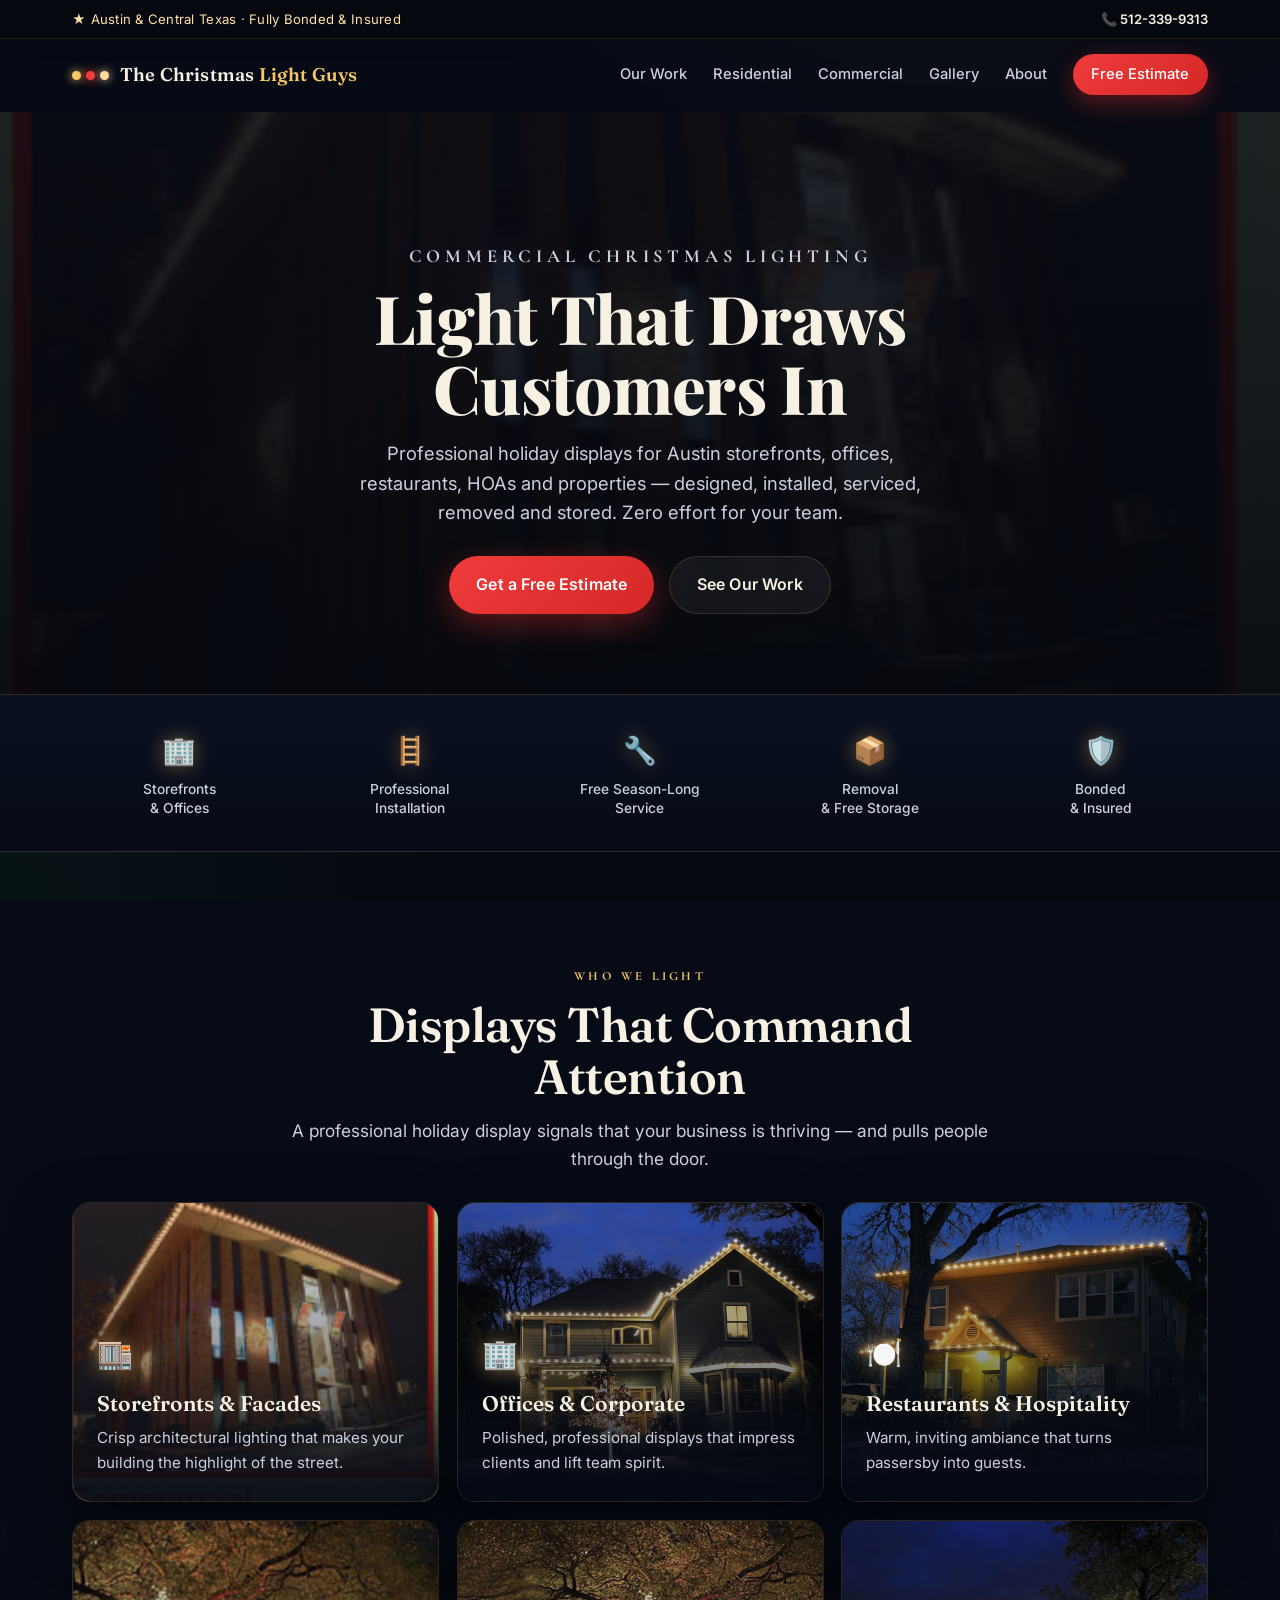
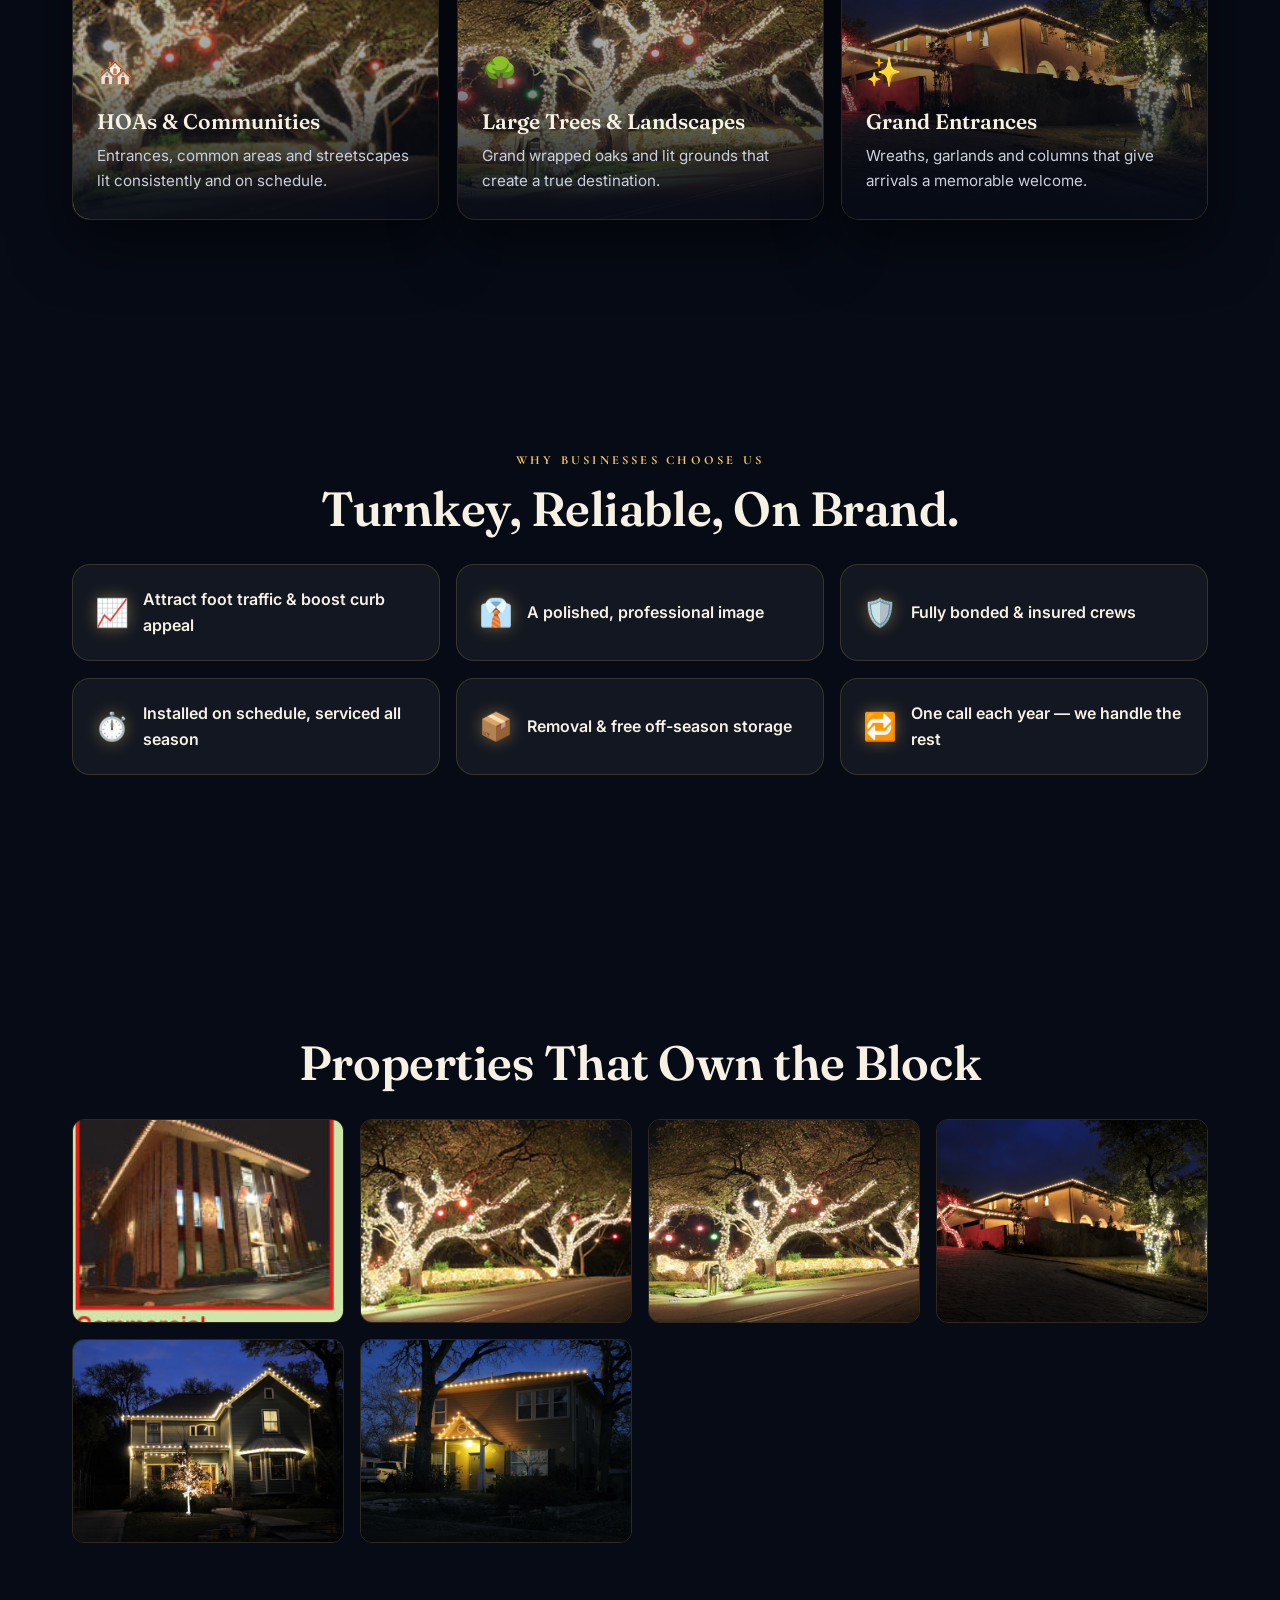
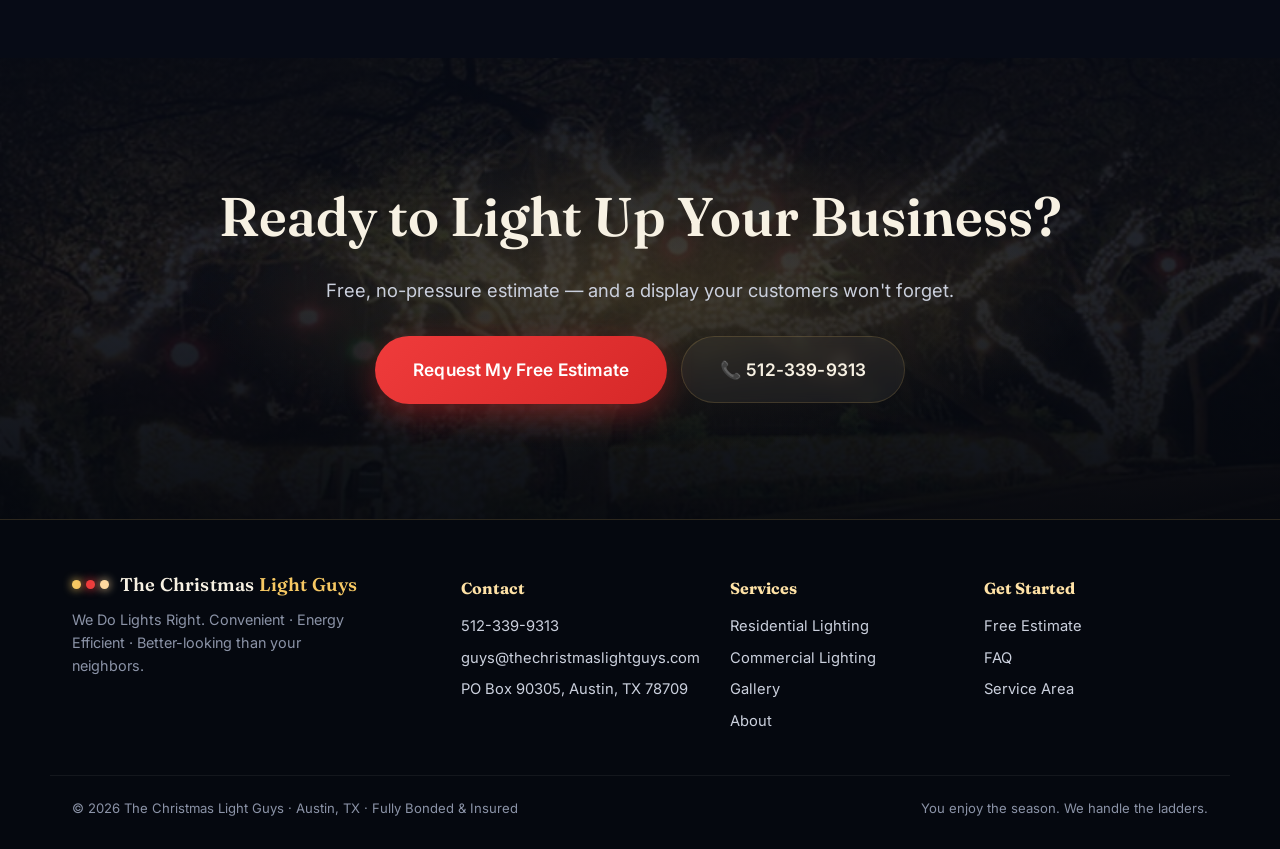
==== site/commercial.html @ b9214729 "Add Residential and Commercial pages Co-Authored-By: Claude Opus 4.8 <noreply@anthropic.com>" ====
<!DOCTYPE html>
<html lang="en">
<head>
<meta charset="UTF-8" />
<meta name="viewport" content="width=device-width, initial-scale=1.0" />
<title>Commercial Christmas Light Installation in Austin, TX | The Christmas Light Guys</title>
<meta name="description" content="Commercial Christmas light installation in Austin & Central Texas — storefronts, offices, restaurants, HOAs & properties. Professionally designed, installed, serviced, removed and stored. Free estimates: 512-339-9313." />
<meta name="theme-color" content="#070b16" />
<link rel="preconnect" href="https://fonts.googleapis.com" />
<link rel="preconnect" href="https://fonts.gstatic.com" crossorigin />
<link href="https://fonts.googleapis.com/css2?family=Cormorant+Garamond:wght@500;600;700&family=Fraunces:opsz,wght@9..144,500;9..144,600;9..144,700&family=Playfair+Display:ital,wght@0,600;0,700;0,800;0,900;1,700;1,800&family=Inter:wght@400;500;600;700&display=swap" rel="stylesheet" />
<link rel="stylesheet" href="assets/css/style.css" />
</head>
<body>

<div class="topbar">
  <div class="wrap topbar__inner">
    <span class="topbar__tag">★ Austin &amp; Central Texas · Fully Bonded &amp; Insured</span>
    <a class="topbar__phone" href="tel:+15123399313">📞 512-339-9313</a>
  </div>
</div>

<header class="nav" id="nav">
  <div class="wrap nav__inner">
    <a href="index.html" class="brand" aria-label="The Christmas Light Guys home">
      <span class="brand__mark" aria-hidden="true"><span class="brand__bulb"></span><span class="brand__bulb"></span><span class="brand__bulb"></span></span>
      <span class="brand__name">The Christmas <em>Light Guys</em></span>
    </a>
    <nav class="nav__links" id="navLinks" aria-label="Primary">
      <a href="index.html#work">Our Work</a>
      <a href="residential.html">Residential</a>
      <a href="commercial.html" aria-current="page">Commercial</a>
      <a href="index.html#gallery">Gallery</a>
      <a href="index.html#about">About</a>
      <a class="nav__cta" href="index.html#estimate">Free Estimate</a>
    </nav>
    <button class="nav__toggle" id="navToggle" aria-label="Open menu" aria-expanded="false"><span></span><span></span><span></span></button>
  </div>
</header>

<main>
  <section class="pagehero">
    <img class="pagehero__bg" src="assets/img/commercial-building.jpg" alt="Austin commercial building with warm-white holiday roofline lighting at night" />
    <div class="pagehero__inner">
      <p class="kicker reveal">Commercial Christmas Lighting</p>
      <h1 class="reveal">Light That Draws Customers In</h1>
      <p class="reveal">Professional holiday displays for Austin storefronts, offices, restaurants, HOAs and properties — designed, installed, serviced, removed and stored. Zero effort for your team.</p>
      <div class="pagehero__actions reveal">
        <a href="index.html#estimate" class="btn btn--primary btn--glow btn--pulse">Get a Free Estimate</a>
        <a href="index.html#gallery" class="btn btn--ghost">See Our Work</a>
      </div>
    </div>
  </section>

  <section class="trust" id="trust">
    <div class="wrap trust__grid">
      <div class="trust__item reveal"><span class="trust__ico">🏢</span><p>Storefronts<br>&amp; Offices</p></div>
      <div class="trust__item reveal" style="--d:.06s"><span class="trust__ico">🪜</span><p>Professional<br>Installation</p></div>
      <div class="trust__item reveal" style="--d:.12s"><span class="trust__ico">🔧</span><p>Free Season-Long<br>Service</p></div>
      <div class="trust__item reveal" style="--d:.18s"><span class="trust__ico">📦</span><p>Removal<br>&amp; Free Storage</p></div>
      <div class="trust__item reveal" style="--d:.24s"><span class="trust__ico">🛡️</span><p>Bonded<br>&amp; Insured</p></div>
    </div>
  </section>

  <section class="services">
    <div class="wrap section-head center">
      <p class="kicker reveal">Who we light</p>
      <h2 class="reveal">Displays That Command Attention</h2>
      <p class="lede reveal">A professional holiday display signals that your business is thriving — and pulls people through the door.</p>
    </div>
    <div class="wrap services__grid">
      <article class="svc reveal"><img class="svc__bg" src="assets/img/commercial-building.jpg" alt="" loading="lazy"><div class="svc__body"><span class="svc__ico">🏬</span><h3>Storefronts &amp; Facades</h3><p>Crisp architectural lighting that makes your building the highlight of the street.</p></div></article>
      <article class="svc reveal" style="--d:.06s"><img class="svc__bg" src="assets/img/victorian-roofline.jpg" alt="" loading="lazy"><div class="svc__body"><span class="svc__ico">🏢</span><h3>Offices &amp; Corporate</h3><p>Polished, professional displays that impress clients and lift team spirit.</p></div></article>
      <article class="svc reveal" style="--d:.12s"><img class="svc__bg" src="assets/img/porch-glow.jpg" alt="" loading="lazy"><div class="svc__body"><span class="svc__ico">🍽️</span><h3>Restaurants &amp; Hospitality</h3><p>Warm, inviting ambiance that turns passersby into guests.</p></div></article>
      <article class="svc reveal"><img class="svc__bg" src="assets/img/oak-canopy-street.jpg" alt="" loading="lazy"><div class="svc__body"><span class="svc__ico">🏘️</span><h3>HOAs &amp; Communities</h3><p>Entrances, common areas and streetscapes lit consistently and on schedule.</p></div></article>
      <article class="svc reveal" style="--d:.06s"><img class="svc__bg" src="assets/img/oak-ornaments.jpg" alt="" loading="lazy"><div class="svc__body"><span class="svc__ico">🌳</span><h3>Large Trees &amp; Landscapes</h3><p>Grand wrapped oaks and lit grounds that create a true destination.</p></div></article>
      <article class="svc reveal" style="--d:.12s"><img class="svc__bg" src="assets/img/estate-night.jpg" alt="" loading="lazy"><div class="svc__body"><span class="svc__ico">✨</span><h3>Grand Entrances</h3><p>Wreaths, garlands and columns that give arrivals a memorable welcome.</p></div></article>
    </div>
  </section>

  <section class="why">
    <div class="wrap section-head center">
      <p class="kicker reveal">Why businesses choose us</p>
      <h2 class="reveal">Turnkey, Reliable, On Brand.</h2>
    </div>
    <div class="wrap why__grid">
      <div class="why__item reveal"><span>📈</span><p>Attract foot traffic &amp; boost curb appeal</p></div>
      <div class="why__item reveal" style="--d:.05s"><span>👔</span><p>A polished, professional image</p></div>
      <div class="why__item reveal" style="--d:.1s"><span>🛡️</span><p>Fully bonded &amp; insured crews</p></div>
      <div class="why__item reveal" style="--d:.15s"><span>⏱️</span><p>Installed on schedule, serviced all season</p></div>
      <div class="why__item reveal" style="--d:.2s"><span>📦</span><p>Removal &amp; free off-season storage</p></div>
      <div class="why__item reveal" style="--d:.25s"><span>🔁</span><p>One call each year — we handle the rest</p></div>
    </div>
  </section>

  <section class="gallery" id="gallery">
    <div class="wrap section-head center">
      <p class="kicker reveal">Recent work</p>
      <h2 class="reveal">Properties That Own the Block</h2>
    </div>
    <div class="wrap gallery__grid" id="galleryGrid">
      <button class="gitem reveal" data-src="assets/img/commercial-building.jpg" data-cap="Commercial roofline &amp; facade"><img src="assets/img/commercial-building.jpg" alt="Commercial building with holiday roofline lighting" loading="lazy"><span class="gitem__cap">Commercial roofline &amp; facade</span></button>
      <button class="gitem reveal" data-src="assets/img/oak-canopy-street.jpg" data-cap="Street-side canopy lighting"><img src="assets/img/oak-canopy-street.jpg" alt="Street-side oak canopy lit for the holidays" loading="lazy"><span class="gitem__cap">Street-side canopy lighting</span></button>
      <button class="gitem reveal" data-src="assets/img/oak-ornaments.jpg" data-cap="Grand wrapped oaks"><img src="assets/img/oak-ornaments.jpg" alt="Oak trees wrapped with lights and ornaments" loading="lazy"><span class="gitem__cap">Grand wrapped oaks</span></button>
      <button class="gitem reveal" data-src="assets/img/estate-night.jpg" data-cap="Full-property display"><img src="assets/img/estate-night.jpg" alt="Property with full warm-white lighting" loading="lazy"><span class="gitem__cap">Full-property display</span></button>
      <button class="gitem reveal" data-src="assets/img/victorian-roofline.jpg" data-cap="Crisp architectural roofline"><img src="assets/img/victorian-roofline.jpg" alt="Building with warm-white roofline lighting" loading="lazy"><span class="gitem__cap">Crisp architectural roofline</span></button>
      <button class="gitem reveal" data-src="assets/img/porch-glow.jpg" data-cap="Warm, inviting entrance"><img src="assets/img/porch-glow.jpg" alt="Warm entrance glow and roofline lights" loading="lazy"><span class="gitem__cap">Warm, inviting entrance</span></button>
    </div>
  </section>

  <section class="finale">
    <img class="finale__bg" src="assets/img/oak-ornaments.jpg" alt="" aria-hidden="true" loading="lazy" />
    <div class="finale__glow"></div>
    <div class="wrap finale__inner">
      <h2 class="reveal">Ready to Light Up Your Business?</h2>
      <p class="reveal">Free, no-pressure estimate — and a display your customers won't forget.</p>
      <div class="finale__actions reveal">
        <a href="index.html#estimate" class="btn btn--primary btn--glow btn--lg btn--pulse">Request My Free Estimate</a>
        <a href="tel:+15123399313" class="btn btn--ghost btn--lg">📞 512-339-9313</a>
      </div>
    </div>
  </section>
</main>

<footer class="foot">
  <div class="wrap foot__grid">
    <div>
      <a href="index.html" class="brand brand--foot"><span class="brand__mark" aria-hidden="true"><span class="brand__bulb"></span><span class="brand__bulb"></span><span class="brand__bulb"></span></span><span class="brand__name">The Christmas <em>Light Guys</em></span></a>
      <p class="foot__tag">We Do Lights Right. Convenient · Energy Efficient · Better-looking than your neighbors.</p>
    </div>
    <div class="foot__col"><h4>Contact</h4><a href="tel:+15123399313">512-339-9313</a><a href="mailto:guys@thechristmaslightguys.com">guys@thechristmaslightguys.com</a><span>PO Box 90305, Austin, TX 78709</span></div>
    <div class="foot__col"><h4>Services</h4><a href="residential.html">Residential Lighting</a><a href="commercial.html">Commercial Lighting</a><a href="index.html#gallery">Gallery</a><a href="index.html#about">About</a></div>
    <div class="foot__col"><h4>Get Started</h4><a href="index.html#estimate">Free Estimate</a><a href="index.html#faq">FAQ</a><a href="index.html#area">Service Area</a></div>
  </div>
  <div class="wrap foot__base">
    <span>© <span id="year"></span> The Christmas Light Guys · Austin, TX · Fully Bonded &amp; Insured</span>
    <span>You enjoy the season. We handle the ladders.</span>
  </div>
</footer>

<div class="mobcta show" id="mobcta">
  <a href="tel:+15123399313" class="mobcta__call">📞 Call</a>
  <a href="index.html#estimate" class="mobcta__quote">Get Free Estimate</a>
</div>

<div class="lightbox" id="lightbox" aria-hidden="true">
  <button class="lightbox__close" id="lbClose" aria-label="Close">✕</button>
  <button class="lightbox__nav lightbox__prev" id="lbPrev" aria-label="Previous">‹</button>
  <div class="lightbox__stage"><img src="" alt="" id="lbImg"><div class="lightbox__bar"><span id="lbCap"></span><a class="btn btn--primary btn--sm" href="index.html#estimate">Get a Free Estimate →</a></div></div>
  <button class="lightbox__nav lightbox__next" id="lbNext" aria-label="Next">›</button>
</div>

<script src="assets/js/main.js"></script>
</body>
</html>
---- site/assets/css/style.css ----
/* =====================================================================
   THE CHRISTMAS LIGHT GUYS — premium holiday experience
   Design tokens
   ===================================================================== */
:root{
  --navy-900:#070b16;
  --navy-850:#0a1020;
  --navy-800:#0e1528;
  --navy-700:#141d36;
  --ink:#05080f;
  --cream:#f7f1e3;
  --cream-dim:#cbd0dd;
  --muted:#8b93a7;
  --gold:#f6c863;
  --gold-soft:#ffe2a6;
  --gold-deep:#d99b2b;
  --warm:#ffd9a0;
  --red:#d62828;
  --red-bright:#ef3b3b;
  --green:#2f9e6f;
  --line:rgba(246,200,99,.16);
  --glass:rgba(255,255,255,.05);
  --shadow:0 24px 60px rgba(0,0,0,.55);
  --r:18px;
  --r-sm:12px;
  --wrap:1180px;
  --ease:cubic-bezier(.22,.61,.36,1);
  --serif:"Fraunces",Georgia,serif;
  --serif-alt:"Cormorant Garamond",Georgia,serif;
  --sans:"Inter",system-ui,-apple-system,Segoe UI,Roboto,sans-serif;
}

*{box-sizing:border-box;margin:0;padding:0}
html{scroll-behavior:smooth;-webkit-text-size-adjust:100%}
@media (prefers-reduced-motion:reduce){html{scroll-behavior:auto}}
body{
  font-family:var(--sans);
  color:var(--cream);
  background:var(--navy-900);
  line-height:1.6;
  overflow-x:hidden;
  -webkit-font-smoothing:antialiased;
}
img{max-width:100%;display:block}
a{color:inherit;text-decoration:none}
button{font-family:inherit;cursor:pointer;border:none;background:none;color:inherit}
[hidden]{display:none!important}
.wrap{width:100%;max-width:var(--wrap);margin:0 auto;padding:0 22px}

/* subtle starfield + radial warmth on the page */
body::before{
  content:"";position:fixed;inset:0;z-index:-2;pointer-events:none;
  background:
    radial-gradient(900px 500px at 78% -8%, rgba(246,200,99,.10), transparent 60%),
    radial-gradient(800px 600px at 0% 100%, rgba(47,158,111,.08), transparent 60%),
    linear-gradient(180deg,var(--navy-900),var(--ink));
}

/* =========================== Reveal animation ====================== */
.reveal{opacity:0;transform:translateY(26px);transition:opacity .8s var(--ease),transform .8s var(--ease);transition-delay:var(--d,0s)}
.reveal.in{opacity:1;transform:none}
@media (prefers-reduced-motion:reduce){.reveal{opacity:1!important;transform:none!important}}

/* =========================== Buttons =============================== */
.btn{
  display:inline-flex;align-items:center;justify-content:center;gap:.5em;
  padding:.95em 1.7em;border-radius:999px;font-weight:600;font-size:1rem;
  letter-spacing:.01em;transition:transform .25s var(--ease),box-shadow .35s,background .25s;
  white-space:nowrap;
}
.btn--sm{padding:.7em 1.25em;font-size:.92rem}
.btn--lg{padding:1.1em 2.2em;font-size:1.08rem}
.btn--primary{
  background:linear-gradient(135deg,var(--red-bright),var(--red));
  color:#fff;box-shadow:0 10px 30px rgba(214,40,40,.4);
}
.btn--primary:hover{transform:translateY(-3px);box-shadow:0 16px 40px rgba(214,40,40,.55)}
.btn--glow{position:relative}
.btn--glow::after{
  content:"";position:absolute;inset:-2px;border-radius:999px;z-index:-1;
  background:radial-gradient(circle,rgba(246,200,99,.6),transparent 70%);
  opacity:0;transition:opacity .4s;filter:blur(10px);
}
.btn--glow:hover::after{opacity:1}
.btn--ghost{
  background:var(--glass);color:var(--cream);
  border:1px solid var(--line);backdrop-filter:blur(6px);
}
.btn--ghost:hover{transform:translateY(-3px);border-color:var(--gold);color:var(--gold-soft)}

/* =========================== Loader ================================ */
.loader{
  position:fixed;inset:0;z-index:1000;display:grid;place-items:center;
  background:var(--ink);transition:opacity .7s ease,visibility .7s;
}
.loader.done{opacity:0;visibility:hidden}
.loader__bulbs{display:flex;gap:14px;justify-content:center;margin-bottom:18px}
.loader__bulbs span{
  width:13px;height:13px;border-radius:50%;background:#2a3350;
  animation:bulbpop 1.4s infinite var(--ease);
}
.loader__bulbs span:nth-child(1){animation-delay:0s;color:var(--gold)}
.loader__bulbs span:nth-child(2){animation-delay:.15s;color:var(--red-bright)}
.loader__bulbs span:nth-child(3){animation-delay:.3s;color:var(--warm)}
.loader__bulbs span:nth-child(4){animation-delay:.45s;color:var(--green)}
.loader__bulbs span:nth-child(5){animation-delay:.6s;color:var(--gold)}
@keyframes bulbpop{0%,100%{background:#2a3350;box-shadow:none}40%{background:currentColor;box-shadow:0 0 18px currentColor}}
.loader__text{font-family:var(--serif);letter-spacing:.18em;text-transform:uppercase;font-size:.85rem;color:var(--gold-soft)}

/* =========================== Topbar / Nav ========================== */
.topbar{background:var(--ink);border-bottom:1px solid rgba(246,200,99,.1);font-size:.82rem}
.topbar__inner{display:flex;justify-content:space-between;align-items:center;height:38px}
.topbar__tag{color:var(--gold-soft);letter-spacing:.02em}
.topbar__phone{color:var(--cream);font-weight:600}
.topbar__phone:hover{color:var(--gold)}

.nav{position:sticky;top:0;z-index:90;background:rgba(7,11,22,.72);backdrop-filter:blur(14px);border-bottom:1px solid transparent;transition:background .3s,border-color .3s,box-shadow .3s}
.nav.scrolled{background:rgba(7,11,22,.94);border-color:var(--line);box-shadow:0 10px 30px rgba(0,0,0,.4)}
.nav__inner{display:flex;align-items:center;justify-content:space-between;height:72px;gap:18px}

.brand{display:flex;align-items:center;gap:11px}
.brand__name{font-family:var(--serif);font-weight:600;font-size:1.15rem;letter-spacing:.01em;line-height:1}
.brand__name em{color:var(--gold);font-style:normal}
.brand__mark{display:flex;gap:5px;align-items:flex-end}
.brand__bulb{width:9px;height:9px;border-radius:50%;display:block;animation:twinkle 2.4s infinite ease-in-out}
.brand__bulb:nth-child(1){background:var(--gold);animation-delay:0s;box-shadow:0 0 10px var(--gold)}
.brand__bulb:nth-child(2){background:var(--red-bright);animation-delay:.5s;box-shadow:0 0 10px var(--red-bright)}
.brand__bulb:nth-child(3){background:var(--warm);animation-delay:1s;box-shadow:0 0 10px var(--warm)}
@keyframes twinkle{0%,100%{opacity:1;transform:translateY(0)}50%{opacity:.35;transform:translateY(1px)}}

.nav__links{display:flex;align-items:center;gap:26px}
.nav__links a{font-size:.92rem;font-weight:500;color:var(--cream-dim);transition:color .2s;position:relative}
.nav__links a:not(.nav__cta)::after{content:"";position:absolute;left:0;bottom:-6px;height:2px;width:0;background:var(--gold);transition:width .3s var(--ease)}
.nav__links a:not(.nav__cta):hover{color:var(--cream)}
.nav__links a:not(.nav__cta):hover::after{width:100%}
.nav__cta{background:linear-gradient(135deg,var(--red-bright),var(--red));color:#fff!important;padding:.6em 1.25em;border-radius:999px;font-weight:600;box-shadow:0 8px 22px rgba(214,40,40,.4)}
.nav__cta:hover{transform:translateY(-2px)}

.nav__toggle{display:none;flex-direction:column;gap:5px;padding:8px}
.nav__toggle span{width:24px;height:2px;background:var(--cream);border-radius:2px;transition:.3s}
.nav__toggle[aria-expanded="true"] span:nth-child(1){transform:translateY(7px) rotate(45deg)}
.nav__toggle[aria-expanded="true"] span:nth-child(2){opacity:0}
.nav__toggle[aria-expanded="true"] span:nth-child(3){transform:translateY(-7px) rotate(-45deg)}

/* =========================== HERO ================================= */
.hero{position:relative;min-height:100svh;display:flex;align-items:center;overflow:hidden}
.hero__media{position:absolute;inset:0;z-index:-1}
.hero__slides{position:absolute;inset:0}
.hero__slide{
  position:absolute;inset:0;width:100%;height:100%;object-fit:cover;
  opacity:0;transform:scale(1.06);
  filter:brightness(.32) saturate(.8);
  transition:opacity 1.6s ease, filter 2.2s ease;
}
.hero__slide.is-active{opacity:1}
.hero.lit .hero__slide{filter:brightness(.78) saturate(1.08)}
/* Ken-Burns slow zoom on whichever slide is active */
.hero.lit .hero__slide.is-active{animation:kenburns 9s ease-out forwards}
@keyframes kenburns{from{transform:scale(1.12)}to{transform:scale(1.02)}}
@media (prefers-reduced-motion:reduce){
  .hero__slide{transform:scale(1.02)}
  .hero.lit .hero__slide.is-active{animation:none}
}
.hero__glow{
  position:absolute;inset:0;opacity:0;transition:opacity 2.4s ease 0.3s;
  background:
    radial-gradient(60% 40% at 50% 75%, rgba(255,205,120,.30), transparent 70%),
    radial-gradient(40% 30% at 20% 60%, rgba(214,40,40,.16), transparent 70%);
}
.hero.lit .hero__glow{opacity:1}
.hero__vignette{position:absolute;inset:0;background:linear-gradient(180deg,rgba(7,11,22,.55) 0%,rgba(7,11,22,.25) 40%,rgba(7,11,22,.85) 100%)}
.snow{position:absolute;inset:0;width:100%;height:100%;pointer-events:none}

.hero__content{position:relative;padding-top:8vh;padding-bottom:14vh;max-width:760px}
.hero__eyebrow{
  font-family:var(--serif-alt);letter-spacing:.32em;text-transform:uppercase;
  font-size:.8rem;color:var(--gold-soft);margin-bottom:18px;font-weight:600;
}
.hero__title{font-family:"Playfair Display",var(--serif);font-weight:800;line-height:1.0;font-size:clamp(2.9rem,6.8vw,5.8rem);letter-spacing:-.015em}
.hero__title span{display:block}
.hero__title-1{font-weight:700;color:#fdf6e6;text-shadow:0 2px 26px rgba(0,0,0,.45),0 0 30px rgba(255,225,170,.12)}

/* Christmas-lights flashing headline */
.xmas-lights{
  font-weight:800;
  background:linear-gradient(92deg,#fff6da 0%,#ffd86e 16%,#ff8a8a 32%,#ffe8a8 48%,#9ee6a6 62%,#9ad7ff 76%,#ffd86e 90%,#fff6da 100%);
  background-size:220% auto;
  -webkit-background-clip:text;background-clip:text;color:transparent;
  animation:xmasFlow 9s linear infinite, xmasTwinkle 3.2s ease-in-out infinite;
}
@keyframes xmasFlow{to{background-position:220% center}}
@keyframes xmasTwinkle{
  0%  {filter:drop-shadow(0 0 8px rgba(255,205,110,.35)) brightness(1)}
  22% {filter:drop-shadow(0 0 15px rgba(255,205,110,.5)) brightness(1.12)}
  38% {filter:drop-shadow(0 0 6px rgba(255,205,110,.3)) brightness(.93)}
  58% {filter:drop-shadow(0 0 22px rgba(255,200,110,.66)) brightness(1.2)}
  78% {filter:drop-shadow(0 0 11px rgba(255,205,110,.42)) brightness(1.05)}
  100%{filter:drop-shadow(0 0 8px rgba(255,205,110,.35)) brightness(1)}
}
.shimmer{background:linear-gradient(100deg,var(--gold-soft) 10%,#fff 40%,var(--gold) 55%,var(--gold-soft) 80%);background-size:200% auto;-webkit-background-clip:text;background-clip:text;color:transparent;animation:shimmer 6s linear infinite}
@keyframes shimmer{to{background-position:200% center}}
@media (prefers-reduced-motion:reduce){
  .xmas-lights{animation:none;filter:drop-shadow(0 0 10px rgba(255,205,110,.4))}
  .shimmer{animation:none}
}
.hero__sub{margin-top:22px;font-size:clamp(1.05rem,2vw,1.25rem);color:var(--cream-dim);max-width:560px}
.hero__actions{margin-top:32px;display:flex;gap:14px;flex-wrap:wrap}
.hero__wink{margin-top:26px;font-size:1rem;color:var(--cream-dim)}
.hero__wink strong{color:var(--gold-soft)}

.hero__scroll{position:absolute;bottom:26px;left:50%;transform:translateX(-50%);width:26px;height:42px;border:2px solid rgba(246,200,99,.5);border-radius:14px;display:grid;justify-items:center;padding-top:8px}
.hero__scroll span{width:4px;height:8px;background:var(--gold);border-radius:2px;animation:scrolldot 1.6s infinite}
@keyframes scrolldot{0%{opacity:0;transform:translateY(-4px)}40%{opacity:1}80%,100%{opacity:0;transform:translateY(10px)}}

/* =========================== Section heads ========================= */
.section-head{padding:0 0 30px}
.section-head.center{text-align:center;max-width:760px;margin:0 auto}
.kicker{font-family:var(--serif-alt);letter-spacing:.26em;text-transform:uppercase;font-size:.78rem;color:var(--gold);font-weight:700;margin-bottom:12px}
.section-head h2{font-family:var(--serif);font-weight:600;font-size:clamp(1.9rem,4vw,3rem);line-height:1.08;letter-spacing:-.01em}
.lede{margin-top:14px;color:var(--cream-dim);font-size:1.08rem}
section{padding:clamp(60px,9vw,120px) 0;position:relative}

/* =========================== Trust strip =========================== */
.trust{padding:34px 0;background:linear-gradient(180deg,var(--navy-850),var(--navy-900));border-block:1px solid var(--line)}
.trust__grid{display:grid;grid-template-columns:repeat(5,1fr);gap:16px}
.trust__item{display:flex;flex-direction:column;align-items:center;text-align:center;gap:8px}
.trust__ico{font-size:1.7rem;filter:drop-shadow(0 0 10px rgba(246,200,99,.4))}
.trust__item p{font-size:.86rem;color:var(--cream-dim);font-weight:500;line-height:1.35}

/* =========================== Lights-on slider ====================== */
.compare{position:relative;border-radius:var(--r);overflow:hidden;box-shadow:var(--shadow);aspect-ratio:16/9;user-select:none;border:1px solid var(--line)}
.compare img{width:100%;height:100%;object-fit:cover;position:absolute;inset:0}
.compare__before{position:absolute;inset:0;width:50%;overflow:hidden;border-right:2px solid var(--gold)}
.compare__before img{filter:brightness(.28) saturate(.5) contrast(1.05);width:auto;min-width:calc(var(--wrap) - 44px);max-width:none}
.compare__after img{filter:brightness(1) saturate(1.1)}
.compare__after::after{content:"";position:absolute;inset:0;background:radial-gradient(60% 50% at 50% 70%,rgba(255,205,120,.18),transparent 70%)}
.compare__label{position:absolute;bottom:16px;padding:.4em .9em;border-radius:999px;font-size:.8rem;font-weight:600;backdrop-filter:blur(6px);z-index:3}
.compare__label--before{left:16px;background:rgba(7,11,22,.7);color:var(--cream-dim)}
.compare__label--after{right:16px;background:rgba(246,200,99,.18);color:var(--gold-soft);border:1px solid var(--line)}
.compare__handle{position:absolute;top:0;bottom:0;left:50%;width:44px;transform:translateX(-50%);z-index:4;cursor:ew-resize;display:grid;place-items:center}
.compare__handle::before{content:"";position:absolute;top:0;bottom:0;width:2px;background:var(--gold);box-shadow:0 0 16px var(--gold)}
.compare__grip{width:46px;height:46px;border-radius:50%;background:linear-gradient(135deg,var(--gold),var(--gold-deep));color:var(--ink);display:grid;place-items:center;font-size:.7rem;font-weight:700;box-shadow:0 6px 20px rgba(0,0,0,.5);letter-spacing:-1px}

/* =========================== Showcase ============================== */
.showcase__grid{display:grid;grid-template-columns:2fr 1fr 1fr;gap:18px}
.showcase__tile{position:relative;border-radius:var(--r);overflow:hidden;box-shadow:var(--shadow);min-height:300px;border:1px solid var(--line)}
.showcase__tile--big{grid-row:span 2;min-height:auto}
.showcase__tile img{width:100%;height:100%;object-fit:cover;transition:transform 1.1s var(--ease)}
.showcase__tile:hover img{transform:scale(1.07)}
.showcase__tile figcaption{position:absolute;inset:auto 0 0 0;padding:48px 22px 20px;background:linear-gradient(0deg,rgba(7,11,22,.92),transparent);display:flex;flex-direction:column;gap:3px}
.showcase__tile figcaption strong{font-family:var(--serif);font-size:1.2rem;color:var(--cream)}
.showcase__tile figcaption span{font-size:.86rem;color:var(--cream-dim)}
.showcase__grid{grid-auto-rows:1fr}

/* =========================== Styles selector ======================= */
.styles{background:linear-gradient(180deg,var(--navy-900),var(--navy-850),var(--navy-900))}
.styles__layout{display:grid;grid-template-columns:1.5fr 1fr;gap:28px;align-items:stretch}
.styles__stage{position:relative;border-radius:var(--r);overflow:hidden;box-shadow:var(--shadow);min-height:420px;border:1px solid var(--line)}
.styles__stage img{width:100%;height:100%;object-fit:cover;position:absolute;inset:0;transition:opacity .6s ease,transform 6s ease}
.styles__stage.swap img{opacity:0}
.styles__caption{position:absolute;inset:auto 0 0 0;padding:60px 28px 28px;background:linear-gradient(0deg,rgba(7,11,22,.95),transparent);z-index:2}
.styles__caption h3{font-family:var(--serif);font-size:1.6rem;margin-bottom:6px}
.styles__caption p{color:var(--cream-dim);max-width:440px;margin-bottom:16px}
.styles__picker{display:flex;flex-direction:column;gap:12px;justify-content:center}
.chip{
  text-align:left;padding:1.05em 1.3em;border-radius:14px;font-size:1.02rem;font-weight:600;
  background:var(--glass);border:1px solid var(--line);color:var(--cream-dim);
  transition:.3s var(--ease);position:relative;overflow:hidden;
}
.chip::before{content:"";position:absolute;left:0;top:0;bottom:0;width:3px;background:var(--gold);transform:scaleY(0);transition:transform .3s;transform-origin:bottom}
.chip:hover{color:var(--cream);border-color:rgba(246,200,99,.4);transform:translateX(4px)}
.chip.is-active{color:var(--ink);background:linear-gradient(135deg,var(--gold-soft),var(--gold));border-color:transparent}
.chip.is-active::before{transform:scaleY(1)}

/* =========================== Process =============================== */
.process__grid{display:grid;grid-template-columns:repeat(4,1fr);gap:18px;counter-reset:step}
.step{background:var(--glass);border:1px solid var(--line);border-radius:var(--r);padding:30px 22px;position:relative;transition:.35s var(--ease)}
.step:hover{transform:translateY(-6px);border-color:rgba(246,200,99,.4);background:rgba(246,200,99,.05)}
.step__num{
  display:grid;place-items:center;width:46px;height:46px;border-radius:50%;
  font-family:var(--serif);font-size:1.3rem;font-weight:700;color:var(--ink);
  background:linear-gradient(135deg,var(--gold-soft),var(--gold));margin-bottom:16px;
  box-shadow:0 0 22px rgba(246,200,99,.4);
}
.step h3{font-family:var(--serif);font-weight:600;font-size:1.2rem;margin-bottom:8px}
.step p{color:var(--cream-dim);font-size:.94rem}
.process__wink{text-align:center;margin-top:34px;font-family:var(--serif-alt);font-size:1.5rem;color:var(--gold-soft)}

/* =========================== Services ============================== */
.services__grid{display:grid;grid-template-columns:repeat(3,1fr);gap:18px}
.svc{position:relative;border-radius:var(--r);overflow:hidden;min-height:300px;border:1px solid var(--line);box-shadow:var(--shadow);isolation:isolate}
.svc__bg{position:absolute;inset:0;width:100%;height:100%;object-fit:cover;z-index:-1;transform:scale(1.05);filter:brightness(1.08) saturate(1.08);transition:transform 1.1s var(--ease)}
.svc::after{content:"";position:absolute;inset:0;background:linear-gradient(0deg,rgba(7,11,22,.96) 6%,rgba(7,11,22,.4) 52%,rgba(7,11,22,.12) 100%)}
.svc:hover .svc__bg{transform:scale(1.14)}
.svc__body{position:absolute;inset:auto 0 0 0;padding:26px 24px;z-index:2}
.svc__ico{font-size:1.8rem;display:block;margin-bottom:10px;filter:drop-shadow(0 0 10px rgba(246,200,99,.5))}
.svc h3{font-family:var(--serif);font-weight:600;font-size:1.32rem;margin-bottom:6px}
.svc p{color:var(--cream-dim);font-size:.95rem}

/* =========================== Gallery ============================== */
.gallery__filters{display:flex;gap:10px;flex-wrap:wrap;justify-content:center;margin-bottom:26px}
.filter{padding:.6em 1.3em;border-radius:999px;font-weight:600;font-size:.9rem;color:var(--cream-dim);border:1px solid var(--line);background:var(--glass);transition:.25s}
.filter:hover{color:var(--cream);border-color:var(--gold)}
.filter.is-active{background:linear-gradient(135deg,var(--gold-soft),var(--gold));color:var(--ink);border-color:transparent}
.gallery__grid{display:grid;grid-template-columns:repeat(4,1fr);gap:16px}
.gitem{border-radius:var(--r-sm);overflow:hidden;aspect-ratio:4/3;position:relative;border:1px solid var(--line);transition:transform .4s var(--ease),opacity .4s}
.gitem img{width:100%;height:100%;object-fit:cover;transition:transform .8s var(--ease)}
.gitem::after{content:"⤢";position:absolute;inset:0;display:grid;place-items:center;font-size:1.6rem;color:#fff;background:rgba(7,11,22,.45);opacity:0;transition:opacity .3s}
.gitem:hover{transform:translateY(-4px)}
.gitem:hover img{transform:scale(1.1)}
.gitem:hover::after{opacity:1}
.gitem.hide{display:none}

/* =========================== About =============================== */
.about__layout{display:grid;grid-template-columns:1fr 1.1fr;gap:clamp(28px,4vw,56px);align-items:center}
.about__media{position:relative;border-radius:var(--r);overflow:hidden;box-shadow:var(--shadow);border:1px solid var(--line);aspect-ratio:4/3}
.about__media img{width:100%;height:100%;object-fit:cover;transition:transform 1.2s var(--ease)}
.about__media:hover img{transform:scale(1.05)}
.about__badge{position:absolute;left:18px;bottom:18px;background:rgba(7,11,22,.7);backdrop-filter:blur(8px);border:1px solid var(--line);border-radius:var(--r-sm);padding:12px 16px;display:flex;flex-direction:column}
.about__badge strong{font-family:var(--serif);color:var(--gold-soft);font-size:1rem}
.about__badge span{font-size:.78rem;color:var(--cream-dim)}
.about__body .kicker{margin-bottom:12px}
.about__body h2{font-family:var(--serif);font-weight:600;font-size:clamp(1.9rem,3.6vw,2.8rem);line-height:1.1;margin-bottom:18px}
.about__body > p{color:var(--cream-dim);font-size:1.06rem;margin-bottom:16px}
.about__points{display:flex;flex-wrap:wrap;gap:10px;margin:22px 0}
.about__points span{font-size:.9rem;font-weight:600;color:var(--cream);background:var(--glass);border:1px solid var(--line);border-radius:999px;padding:.5em 1em}
.about__note{font-size:.78rem;color:var(--muted);margin:-4px 0 18px;font-style:italic}
.about__wink{font-family:var(--serif-alt);font-size:1.35rem;color:var(--cream-dim);margin-bottom:22px}
.about__wink strong{color:var(--gold-soft)}
@media (max-width:860px){
  .about__layout{grid-template-columns:1fr}
  .about__media{aspect-ratio:16/10}
}

/* =========================== Reviews ============================== */
.reviews{background:linear-gradient(180deg,var(--navy-850),var(--navy-900))}
.reviews__stars{color:var(--gold);font-size:1.5rem;letter-spacing:.2em;margin-top:14px;text-shadow:0 0 18px rgba(246,200,99,.5)}
.reviews__grid{display:grid;grid-template-columns:repeat(3,1fr);gap:18px;margin-top:14px}
.review{background:var(--glass);border:1px solid var(--line);border-radius:var(--r);padding:30px 26px;position:relative}
.review::before{content:"\201C";position:absolute;top:6px;left:18px;font-family:var(--serif);font-size:4rem;color:rgba(246,200,99,.18);line-height:1}
.review p{font-size:1.04rem;color:var(--cream);position:relative;margin-bottom:16px}
.review footer{color:var(--gold-soft);font-weight:600;font-size:.9rem}
.review__top{display:flex;align-items:center;justify-content:space-between;gap:10px;margin-bottom:12px;position:relative}
.review__stars{color:var(--gold);letter-spacing:.1em;font-size:.92rem;text-shadow:0 0 12px rgba(246,200,99,.45)}
.review__tag{font-size:.66rem;font-weight:700;letter-spacing:.06em;text-transform:uppercase;color:var(--gold-soft);background:rgba(246,200,99,.1);border:1px solid var(--line);padding:.34em .7em;border-radius:999px;white-space:nowrap}
.review--featured{grid-column:1/-1;text-align:center;background:linear-gradient(135deg,rgba(246,200,99,.08),var(--glass));border-color:rgba(246,200,99,.3)}
.review--featured .review__stars{display:block;margin-bottom:12px;font-size:1.15rem;letter-spacing:.18em}
.review--featured p{font-family:var(--serif);font-size:clamp(1.15rem,2.2vw,1.5rem);line-height:1.45;max-width:760px;margin:0 auto 14px}
.review--featured::before{left:50%;transform:translateX(-50%);top:-2px}
.reviews__note{text-align:center;margin-top:22px;font-size:.8rem;color:var(--muted);font-style:italic}

/* =========================== Estimate / quote ===================== */
.estimate{position:relative;overflow:hidden;background:radial-gradient(800px 500px at 50% 0%,rgba(214,40,40,.08),transparent 60%)}
.estimate > .wrap{position:relative;z-index:1}
.estimate__aurora{position:absolute;inset:-20%;z-index:0;filter:blur(100px);opacity:.4;pointer-events:none}
.estimate__aurora span{position:absolute;border-radius:50%;mix-blend-mode:screen;will-change:transform}
.estimate__aurora span:nth-child(1){width:60vw;height:60vw;left:50%;top:-8%;margin-left:-30vw;background:radial-gradient(circle,rgba(246,200,99,.6),transparent 66%);animation:aurora1 28s ease-in-out infinite}
.estimate__aurora span:nth-child(2){width:42vw;height:42vw;right:-12%;top:14%;background:radial-gradient(circle,rgba(214,40,40,.4),transparent 66%);animation:aurora2 34s ease-in-out infinite}
.estimate__aurora span:nth-child(3){width:44vw;height:44vw;left:-12%;bottom:-16%;background:radial-gradient(circle,rgba(47,158,111,.36),transparent 66%);animation:aurora3 31s ease-in-out infinite}
@keyframes aurora1{0%,100%{transform:translate(0,0)}50%{transform:translate(14%,10%)}}
@keyframes aurora2{0%,100%{transform:translate(0,0)}50%{transform:translate(-12%,14%)}}
@keyframes aurora3{0%,100%{transform:translate(0,0)}50%{transform:translate(10%,-12%)}}
@media (prefers-reduced-motion:reduce){.estimate__aurora span{animation:none}}

/* Power-on light surge (fires once when the page "lights up") */
.poweron{position:fixed;inset:0;z-index:999;pointer-events:none;opacity:0;
  background:radial-gradient(60% 55% at 50% 42%,rgba(255,214,140,.85),rgba(255,180,90,.25) 45%,transparent 72%)}
.poweron.fire{animation:powerFlash 1s ease-out forwards}
@keyframes powerFlash{0%{opacity:0}8%{opacity:.95}18%{opacity:.25}32%{opacity:.8}48%{opacity:.15}100%{opacity:0}}
@media (prefers-reduced-motion:reduce){.poweron{display:none}}
.quote{position:relative;max-width:760px;margin:0 auto;background:linear-gradient(180deg,var(--navy-800),var(--navy-850));border:1px solid var(--line);border-radius:var(--r);padding:clamp(24px,4vw,42px);box-shadow:var(--shadow);overflow:hidden}
.quote__progress{display:flex;justify-content:space-between;gap:6px;margin-bottom:30px;position:relative}
.quote__progress::before{content:"";position:absolute;top:13px;left:6%;right:6%;height:2px;background:var(--line);z-index:0}
.quote__progress span{position:relative;z-index:1;flex:1;text-align:center;font-size:.72rem;color:var(--muted);font-weight:600;letter-spacing:.02em}
.quote__progress span::before{content:"";display:block;width:14px;height:14px;border-radius:50%;background:var(--navy-700);border:2px solid var(--line);margin:0 auto 8px;transition:.3s}
.quote__progress span.is-active::before{background:var(--gold);border-color:var(--gold);box-shadow:0 0 14px rgba(246,200,99,.6)}
.quote__progress span.is-active{color:var(--gold-soft)}
.quote__progress span.done::before{background:var(--green);border-color:var(--green)}

.qstep{display:none;animation:fade .5s var(--ease);border:0;margin:0;padding:0;min-width:0}
.qstep.is-active{display:block}
@keyframes fade{from{opacity:0;transform:translateY(14px)}to{opacity:1;transform:none}}
.qstep legend{font-family:var(--serif);font-size:1.35rem;font-weight:600;margin-bottom:18px;width:100%}
.qhint{color:var(--cream-dim);font-size:.92rem;margin:-8px 0 16px}

.optcards{display:grid;grid-template-columns:repeat(2,1fr);gap:10px;margin-bottom:18px}
.optcards--style{grid-template-columns:repeat(2,1fr)}
.optcards--mini{grid-template-columns:repeat(3,1fr)}
.opt{position:relative;display:flex;align-items:center;justify-content:center;text-align:center;padding:1.05em .8em;border-radius:var(--r-sm);border:1px solid var(--line);background:var(--glass);font-weight:600;font-size:.96rem;color:var(--cream-dim);cursor:pointer;transition:.25s}
.opt input{position:absolute;opacity:0;inset:0;cursor:pointer}
.opt:hover{border-color:rgba(246,200,99,.45);color:var(--cream)}
.opt:has(input:checked){background:linear-gradient(135deg,rgba(246,200,99,.95),var(--gold));color:var(--ink);border-color:transparent;box-shadow:0 8px 22px rgba(246,200,99,.25)}

.field{margin-bottom:16px;display:flex;flex-direction:column;gap:7px}
.field-row{display:grid;grid-template-columns:1fr 1fr;gap:14px}
.field label{font-size:.85rem;font-weight:600;color:var(--cream-dim);letter-spacing:.01em}
.field input,.field select,.field textarea{
  width:100%;padding:.85em 1em;border-radius:var(--r-sm);background:var(--navy-900);
  border:1px solid var(--line);color:var(--cream);font-family:inherit;font-size:1rem;transition:.25s;
}
.field input:focus,.field select:focus,.field textarea:focus{outline:none;border-color:var(--gold);box-shadow:0 0 0 3px rgba(246,200,99,.15)}
.field input:invalid:not(:placeholder-shown){border-color:rgba(214,40,40,.6)}

.upload{display:block;border:2px dashed var(--line);border-radius:var(--r);padding:34px 20px;text-align:center;cursor:pointer;transition:.25s;background:var(--glass)}
.upload:hover{border-color:var(--gold);background:rgba(246,200,99,.05)}
.upload input{display:none}
.upload__inner strong{display:block;font-size:1.1rem;margin-bottom:4px}
.upload__inner small{color:var(--muted)}
.upload__previews{display:flex;gap:10px;flex-wrap:wrap;margin-top:14px}
.upload__previews img{width:74px;height:74px;object-fit:cover;border-radius:10px;border:1px solid var(--line)}

.hp{position:absolute!important;left:-9999px!important;width:1px;height:1px;opacity:0;pointer-events:none}
.qdone{text-align:center;padding:20px 0}
.qdone__actions{display:flex;gap:12px;justify-content:center;flex-wrap:wrap}
#qsubmit[disabled]{opacity:.7;cursor:progress}
.qdone__mark{font-size:3rem;margin-bottom:10px;filter:drop-shadow(0 0 18px rgba(246,200,99,.6))}
.qdone h3{font-family:var(--serif);font-size:1.7rem;margin-bottom:12px;color:var(--gold-soft)}
.qdone p{color:var(--cream-dim);max-width:460px;margin:0 auto 20px}

.qnav{display:flex;justify-content:space-between;gap:12px;margin-top:26px}
.qnav .btn{flex:0 0 auto}
#qnext{margin-left:auto}

/* =========================== Why / area =========================== */
.why__grid{display:grid;grid-template-columns:repeat(3,1fr);gap:16px}
.why__item{display:flex;align-items:center;gap:14px;padding:22px;border-radius:var(--r);background:var(--glass);border:1px solid var(--line);transition:.3s}
.why__item:hover{border-color:rgba(246,200,99,.4);transform:translateY(-4px)}
.why__item span{font-size:1.7rem;filter:drop-shadow(0 0 8px rgba(246,200,99,.4))}
.why__item p{font-weight:600;color:var(--cream)}

.area{text-align:center}
.area__tags{display:flex;flex-wrap:wrap;gap:12px;justify-content:center;margin-bottom:22px}
.area__tags span{padding:.6em 1.4em;border-radius:999px;background:var(--glass);border:1px solid var(--line);font-weight:600;color:var(--cream-dim);transition:.25s}
.area__tags span:hover{color:var(--ink);background:var(--gold);border-color:transparent}
.area__counties{color:var(--cream-dim)}
.area__counties a{color:var(--gold);font-weight:600;text-decoration:underline}

/* =========================== Finale ============================== */
.finale{text-align:center;overflow:hidden;background:linear-gradient(180deg,var(--navy-900),var(--ink))}
.finale__bg{position:absolute;inset:0;width:100%;height:100%;object-fit:cover;z-index:0;filter:brightness(.42) saturate(1.05);animation:finaleZoom 26s ease-in-out infinite alternate}
.finale::after{content:"";position:absolute;inset:0;z-index:0;background:linear-gradient(180deg,rgba(7,11,22,.82) 0%,rgba(7,11,22,.72) 45%,rgba(5,8,15,.92) 100%)}
@keyframes finaleZoom{from{transform:scale(1.02)}to{transform:scale(1.12)}}
@media (prefers-reduced-motion:reduce){.finale__bg{animation:none}}
.finale__glow{position:absolute;inset:0;z-index:1;background:radial-gradient(60% 60% at 50% 50%,rgba(246,200,99,.16),transparent 60%);animation:breathe 6s ease-in-out infinite}
@keyframes breathe{0%,100%{opacity:.6}50%{opacity:1}}
.finale__inner{position:relative;z-index:2}
.finale h2{font-family:var(--serif);font-size:clamp(2rem,5vw,3.4rem);font-weight:600}
.finale p{color:var(--cream-dim);font-size:1.15rem;margin:16px 0 30px}
.finale__actions{display:flex;gap:14px;justify-content:center;flex-wrap:wrap}

/* =========================== Sub-page header ==================== */
.pagehero{position:relative;min-height:56vh;display:grid;place-items:center;text-align:center;overflow:hidden;padding:130px 0 80px}
.pagehero__bg{position:absolute;inset:0;width:100%;height:100%;object-fit:cover;filter:brightness(.42) saturate(1.05);z-index:0;animation:finaleZoom 30s ease-in-out infinite alternate}
.pagehero::after{content:"";position:absolute;inset:0;z-index:0;background:linear-gradient(180deg,rgba(7,11,22,.72),rgba(5,8,15,.92))}
.pagehero__inner{position:relative;z-index:1;max-width:780px;padding:0 22px}
.pagehero .kicker{margin-bottom:12px}
.pagehero h1{font-family:"Playfair Display",var(--serif);font-weight:800;font-size:clamp(2.4rem,5.6vw,4.2rem);line-height:1.04;margin-bottom:16px;letter-spacing:-.01em}
.pagehero p{color:var(--cream-dim);font-size:1.15rem;margin-bottom:28px;max-width:600px;margin-inline:auto}
.pagehero__actions{display:flex;gap:14px;justify-content:center;flex-wrap:wrap}
.prose{max-width:760px;margin:0 auto;text-align:center}
.prose p{color:var(--cream-dim);font-size:1.1rem;margin-bottom:16px}
@media (prefers-reduced-motion:reduce){.pagehero__bg{animation:none}}

/* =========================== Footer ============================== */
.foot{background:var(--ink);border-top:1px solid var(--line);padding:56px 0 30px}
.foot__grid{display:grid;grid-template-columns:1.6fr 1fr 1fr 1fr;gap:30px;margin-bottom:34px}
.brand--foot{margin-bottom:14px}
.foot__tag{color:var(--muted);font-size:.9rem;max-width:300px}
.foot__col h4{font-family:var(--serif);font-size:1rem;margin-bottom:14px;color:var(--gold-soft)}
.foot__col a,.foot__col span{display:block;color:var(--cream-dim);font-size:.92rem;margin-bottom:8px;transition:color .2s}
.foot__col a:hover{color:var(--gold)}
.foot__base{display:flex;justify-content:space-between;gap:14px;flex-wrap:wrap;padding-top:22px;border-top:1px solid rgba(255,255,255,.06);font-size:.82rem;color:var(--muted)}

/* =========================== Mobile CTA ========================== */
.mobcta{position:fixed;left:0;right:0;bottom:0;z-index:80;display:none;gap:10px;padding:10px 14px calc(10px + env(safe-area-inset-bottom));background:rgba(7,11,22,.92);backdrop-filter:blur(14px);border-top:1px solid var(--line);transform:translateY(120%);transition:transform .4s var(--ease)}
.mobcta.show{transform:none}
.mobcta a{flex:1;text-align:center;padding:.95em;border-radius:12px;font-weight:700;font-size:.95rem}
.mobcta__call{background:var(--glass);border:1px solid var(--line);color:var(--cream)}
.mobcta__quote{background:linear-gradient(135deg,var(--red-bright),var(--red));color:#fff}

/* =========================== Lightbox ============================ */
.lightbox{position:fixed;inset:0;z-index:200;background:rgba(5,8,15,.95);display:none;align-items:center;justify-content:center;padding:30px;backdrop-filter:blur(8px)}
.lightbox.open{display:flex;animation:fade .3s}
.lightbox img{max-width:92vw;max-height:86vh;border-radius:var(--r-sm);box-shadow:var(--shadow)}
.lightbox__close{position:absolute;top:20px;right:24px;font-size:1.6rem;color:var(--cream);width:46px;height:46px;border-radius:50%;background:var(--glass);border:1px solid var(--line)}
.lightbox__nav{position:absolute;top:50%;transform:translateY(-50%);font-size:2.4rem;color:var(--cream);width:56px;height:56px;border-radius:50%;background:var(--glass);border:1px solid var(--line);transition:.2s}
.lightbox__nav:hover{background:var(--gold);color:var(--ink)}
.lightbox__prev{left:20px}
.lightbox__next{right:20px}

/* =========================== Depth: garland ====================== */
.garland{position:absolute;top:0;left:0;right:0;height:82px;z-index:7;pointer-events:none}
.garland svg{position:absolute;top:0;left:0;width:100%;height:82px;overflow:visible}
.garland .gwire{fill:none;stroke:rgba(6,10,20,.9);stroke-width:3;stroke-linecap:round}
.gbulb{
  position:absolute;width:12px;height:17px;border-radius:48% 48% 50% 50%/42% 42% 58% 58%;
  transform-origin:top center;color:#ffce6b;
  background:radial-gradient(circle at 50% 32%, rgba(255,255,255,.9), currentColor 58%, rgba(0,0,0,.25));
  box-shadow:0 0 9px 1px currentColor, 0 0 20px 5px currentColor;
  animation:gtwinkle var(--tw,3s) ease-in-out infinite var(--td,0s),
            gsway var(--sw,4.6s) ease-in-out infinite var(--td,0s);
}
.gbulb::before{content:"";position:absolute;top:-6px;left:50%;width:5px;height:6px;background:#39405c;transform:translateX(-50%);border-radius:2px 2px 0 0}
@keyframes gtwinkle{0%,100%{filter:brightness(1)}45%{filter:brightness(.5)}55%{filter:brightness(1.25)}}
@keyframes gsway{0%,100%{transform:rotate(-5deg)}50%{transform:rotate(5deg)}}
.garland--divider{position:absolute;top:-6px;height:70px;z-index:3;opacity:.95}
.garland--divider svg{height:70px}
@media (prefers-reduced-motion:reduce){.gbulb{animation:gtwinkle 4s ease-in-out infinite var(--td,0s)}}

/* =========================== Depth: bokeh ======================== */
.bokeh{position:absolute;inset:0;overflow:hidden;pointer-events:none;z-index:1}
.bokeh span{position:absolute;border-radius:50%;filter:blur(12px);mix-blend-mode:screen;opacity:.45;will-change:transform;animation:bokehfloat linear infinite}
@keyframes bokehfloat{0%{transform:translate(0,0)}50%{transform:translate(var(--bx,12px),var(--by,-26px))}100%{transform:translate(0,0)}}
@media (prefers-reduced-motion:reduce){.bokeh span{animation:none}}

/* =========================== Depth: 3D tilt ====================== */
.tilt{transition:transform .3s var(--ease),box-shadow .3s var(--ease);transform-style:preserve-3d;will-change:transform}
.tilt.is-tilting{transition:transform .08s linear,box-shadow .08s linear}

/* parallax helpers (transforms applied inline by JS) */
.hero__content,.hero__media,.garland{will-change:transform}
.hero__content{z-index:4}

/* foreground bokeh tier (closest, biggest, fastest parallax) */
.bokeh--front{z-index:2}
.bokeh--front span{filter:blur(30px);mix-blend-mode:screen}

/* =========================== Depth: scroll-progress wire ========= */
.scrollglow{
  position:fixed;top:0;left:0;height:3px;width:0;z-index:95;pointer-events:none;
  background:linear-gradient(90deg,var(--gold-deep),var(--gold),var(--gold-soft));
  box-shadow:0 0 12px var(--gold),0 0 4px #fff;border-radius:0 3px 3px 0;
}

/* =========================== Depth: cursor light trail ========== */
.trail{position:fixed;inset:0;width:100%;height:100%;z-index:120;pointer-events:none}

/* =========================== Depth: lights flicker on =========== */
@keyframes flickerOn{0%{opacity:.15}8%{opacity:1}12%{opacity:.35}20%{opacity:1}26%{opacity:.55}34%{opacity:1}40%{opacity:.7}100%{opacity:1}}
.kicker.lit{animation:flickerOn 1.05s var(--ease) both}
@keyframes headGlow{0%{text-shadow:0 0 0 transparent}45%{text-shadow:0 0 26px rgba(246,200,99,.5)}100%{text-shadow:0 0 0 transparent}}
.section-head h2.glow-in,.finale h2.glow-in{animation:headGlow 1.7s var(--ease)}
@media (prefers-reduced-motion:reduce){.kicker.lit,.section-head h2.glow-in,.finale h2.glow-in{animation:none}}

/* magnetic buttons keep their transition */
.btn--primary,.nav__cta{will-change:transform}

/* =========================== Design Your Glow =================== */
.glowdesign{background:linear-gradient(180deg,var(--navy-900),var(--navy-850),var(--navy-900))}
.dg__layout{display:grid;grid-template-columns:1.5fr 1fr;gap:28px;align-items:center}
.dg__stage{position:relative;border-radius:var(--r);overflow:hidden;border:1px solid var(--line);box-shadow:var(--shadow);background:#070b16}
.dg__stage svg{width:100%;height:auto;display:block}
.dg__hint{position:absolute;left:50%;bottom:14px;transform:translateX(-50%);font-size:.8rem;color:var(--cream-dim);background:rgba(7,11,22,.6);padding:.42em .95em;border-radius:999px;backdrop-filter:blur(6px);transition:opacity .4s;white-space:nowrap}
.dg__hint.hide{opacity:0}

/* house base shapes */
.bse-ground{fill:#0a0f1e}
.bse-roof,.bse-wall{fill:#141c33;stroke:#26314f;stroke-width:1.5}
.bse-door,.bse-win{fill:#0e1426;stroke:#26314f;stroke-width:1.5}
.bse-trunk{fill:#1a1411}
.bse-canopy{fill:#11201a}
.bse-hedge{fill:#0f2018}
.bse-path{fill:#10172b}

/* light layers */
.glow{opacity:0;transition:opacity .55s ease}
.glow.on{opacity:1;filter:drop-shadow(0 0 3px rgba(255,206,110,.95)) drop-shadow(0 0 8px rgba(255,190,90,.55));animation:glowFlick .9s var(--ease)}
.glow.on .ls{animation:lsPulse 3.6s ease-in-out infinite}
.ls{fill:none;stroke:#ffd98a;stroke-width:5;stroke-linecap:round;stroke-dasharray:0.1 13}
.ls--wreath{stroke-width:4;stroke-dasharray:0.1 7}
.win-glow{fill:url(#winGrad)}
@keyframes glowFlick{0%{opacity:.1}15%{opacity:1}25%{opacity:.4}40%{opacity:1}55%{opacity:.65}100%{opacity:1}}
@keyframes lsPulse{0%,100%{opacity:1}50%{opacity:.82}}
@media (prefers-reduced-motion:reduce){.glow.on{animation:none}.glow.on .ls{animation:none}}

.dg__chips{display:flex;flex-wrap:wrap;gap:10px;margin-bottom:18px}
.dchip{padding:.72em 1.05em;border-radius:999px;border:1px solid var(--line);background:var(--glass);color:var(--cream-dim);font-weight:600;font-size:.92rem;transition:.25s var(--ease)}
.dchip:hover{border-color:rgba(246,200,99,.5);color:var(--cream);transform:translateY(-2px)}
.dchip.on{background:linear-gradient(135deg,var(--gold-soft),var(--gold));color:var(--ink);border-color:transparent;box-shadow:0 6px 18px rgba(246,200,99,.3)}
.dchip--all{border-style:dashed}
.dg__summary{background:var(--glass);border:1px solid var(--line);border-radius:var(--r-sm);padding:16px 18px;margin-bottom:16px}
.dg__summary-label{font-size:.7rem;letter-spacing:.2em;text-transform:uppercase;color:var(--gold);font-weight:700}
.dg__summary p{margin-top:6px;color:var(--cream);font-size:1.02rem}
#dgToEstimate{width:100%}
#dgToEstimate:disabled{opacity:.45;cursor:not-allowed;filter:grayscale(.4);box-shadow:none;transform:none}

/* =========================== Gallery captions ================== */
.gitem__cap{
  position:absolute;left:0;right:0;bottom:0;padding:26px 14px 12px;z-index:2;
  font-size:.82rem;font-weight:600;color:var(--cream);text-align:left;line-height:1.3;
  background:linear-gradient(0deg,rgba(7,11,22,.92),transparent);
  transform:translateY(8px);opacity:0;transition:.3s var(--ease);pointer-events:none;
}
.gitem:hover .gitem__cap,.gitem:focus-visible .gitem__cap{opacity:1;transform:none}
.gitem::after{z-index:3}

/* =========================== Lightbox bar ====================== */
.lightbox__stage{position:relative;display:flex;flex-direction:column;align-items:center;max-width:92vw}
.lightbox__bar{display:flex;align-items:center;justify-content:space-between;gap:16px;flex-wrap:wrap;width:100%;margin-top:14px;padding:0 4px}
.lightbox__bar #lbCap{color:var(--cream-dim);font-size:.95rem}

/* =========================== Photo shotlist =================== */
.shotlist{list-style:none;display:flex;flex-wrap:wrap;gap:8px;margin:0 0 16px}
.shotlist li{font-size:.86rem;color:var(--cream-dim);background:var(--glass);border:1px solid var(--line);border-radius:999px;padding:.42em .9em;font-weight:500}

/* =========================== Style chip feeling sublabel ====== */
.chip{display:flex;flex-direction:column;gap:2px}
.chip__t{font-size:1.02rem;font-weight:600;line-height:1.2}
.chip__sub{font-size:.8rem;font-weight:500;color:var(--muted);transition:color .25s}
.chip:hover .chip__sub{color:var(--cream-dim)}
.chip.is-active .chip__sub{color:rgba(7,11,22,.68)}

/* =========================== Roofline draw-on divider ========= */
.roofdraw{padding:clamp(34px,6vw,70px) 0;text-align:center;overflow:hidden}
.roofdraw__svg{width:100%;height:auto;display:block;max-width:1180px;margin:0 auto}
.roofdraw .rf-house{fill:none;stroke:#202a47;stroke-width:2}
.roofdraw .rf-lights{
  fill:none;stroke:#ffd98a;stroke-width:5;stroke-linecap:round;stroke-dasharray:0.1 14;
  filter:drop-shadow(0 0 3px rgba(255,206,110,.9)) drop-shadow(0 0 7px rgba(255,190,90,.5));
  stroke-dashoffset:var(--draw,1400);
  transition:stroke-dashoffset .15s linear;
}
.roofdraw__cap{margin-top:10px;font-family:var(--serif-alt);font-size:clamp(1.2rem,2.6vw,1.7rem);color:var(--gold-soft)}
@media (prefers-reduced-motion:reduce){.roofdraw .rf-lights{stroke-dashoffset:0!important}}

/* =========================== FAQ accordion =================== */
.faq__list{max-width:820px;margin:0 auto;display:flex;flex-direction:column;gap:12px}
.faq__item{border:1px solid var(--line);border-radius:var(--r-sm);background:var(--glass);overflow:hidden;transition:border-color .25s}
.faq__item.open{border-color:rgba(246,200,99,.4)}
.faq__q{width:100%;display:flex;align-items:center;justify-content:space-between;gap:16px;text-align:left;padding:20px 22px;font-family:var(--serif);font-size:1.12rem;font-weight:600;color:var(--cream);transition:color .2s}
.faq__q:hover{color:var(--gold-soft)}
.faq__icon{flex:0 0 auto;width:26px;height:26px;display:grid;place-items:center;border-radius:50%;border:1px solid var(--line);color:var(--gold);font-size:1.2rem;line-height:1;transition:transform .35s var(--ease),background .25s,color .25s}
.faq__item.open .faq__icon{transform:rotate(45deg);background:var(--gold);color:var(--ink);border-color:transparent}
.faq__a{max-height:0;overflow:hidden;transition:max-height .4s var(--ease)}
.faq__a p{padding:0 22px 20px;color:var(--cream-dim);font-size:1rem;line-height:1.65}
.faq__more{text-align:center;margin-top:26px;color:var(--cream-dim)}
.faq__more a{color:var(--gold);font-weight:600}

/* =========================== Service ticker (marquee) ========== */
.marquee{
  overflow:hidden;white-space:nowrap;border-block:1px solid var(--line);
  background:linear-gradient(180deg,rgba(246,200,99,.06),transparent);
  padding:16px 0;-webkit-mask-image:linear-gradient(90deg,transparent,#000 8%,#000 92%,transparent);
  mask-image:linear-gradient(90deg,transparent,#000 8%,#000 92%,transparent);
}
.marquee__track{display:inline-flex;align-items:center;gap:26px;will-change:transform;animation:marquee 34s linear infinite}
.marquee:hover .marquee__track{animation-play-state:paused}
.marquee__track span{
  font-family:var(--serif);font-weight:600;font-size:clamp(1.1rem,2.4vw,1.7rem);
  color:var(--cream);text-shadow:0 0 18px rgba(246,200,99,.25);letter-spacing:.01em;
}
.marquee__track i{color:var(--gold);font-style:normal;font-size:.9em;text-shadow:0 0 12px var(--gold);animation:twinkle 2.6s infinite ease-in-out}
@keyframes marquee{from{transform:translateX(0)}to{transform:translateX(-50%)}}
@media (prefers-reduced-motion:reduce){.marquee__track{animation:none}}

/* =========================== Pulsing money-CTA ================= */
.btn--pulse{position:relative}
.btn--pulse::before{
  content:"";position:absolute;inset:0;border-radius:999px;z-index:-1;
  box-shadow:0 0 0 0 rgba(239,59,59,.55);animation:ctaPulse 2.4s ease-out infinite;
}
@keyframes ctaPulse{0%{box-shadow:0 0 0 0 rgba(239,59,59,.5)}70%{box-shadow:0 0 0 16px rgba(239,59,59,0)}100%{box-shadow:0 0 0 0 rgba(239,59,59,0)}}
@media (prefers-reduced-motion:reduce){.btn--pulse::before{animation:none}}

/* =========================== Celebration burst ================ */
.burst{position:absolute;inset:0;width:100%;height:100%;pointer-events:none;z-index:5}

/* =========================== Particle light-words ============== */
.spark{
  position:relative;min-height:clamp(300px,44vw,480px);display:grid;place-items:center;overflow:hidden;
  background:radial-gradient(120% 120% at 50% 50%, #0c1224, #070b16 72%);
  border-block:1px solid var(--line);
}
.spark__canvas{position:absolute;inset:0;width:100%;height:100%;display:block;z-index:1;touch-action:none}
.spark__static{position:absolute;inset:0;z-index:0;display:grid;place-items:center;text-align:center;padding:0 22px}
.spark__static span{font-family:"Playfair Display",var(--serif);font-weight:800;font-size:clamp(2rem,6vw,4rem);color:var(--gold-soft);text-shadow:0 0 26px rgba(246,200,99,.4)}
.spark.spark--anim .spark__static{opacity:0}
.spark__cap{position:absolute;left:50%;bottom:16px;transform:translateX(-50%);z-index:2;font-size:.8rem;color:var(--cream-dim);background:rgba(7,11,22,.55);padding:.42em .95em;border-radius:999px;backdrop-filter:blur(6px);pointer-events:none;opacity:0;transition:opacity .5s}
.spark.spark--anim .spark__cap{opacity:.85}
@media (prefers-reduced-motion:reduce){.spark__canvas{display:none}.spark.spark--anim .spark__static{opacity:1}.spark__cap{display:none}}

/* =========================== Visual polish ===================== */
/* Light-sheen sweep across image panels on hover */
.showcase__tile,.about__media,.styles__stage{position:relative}
.showcase__tile::after,.about__media::after,.styles__stage::after{
  content:"";position:absolute;inset:0;z-index:4;pointer-events:none;border-radius:inherit;
  background:linear-gradient(115deg,transparent 32%,rgba(255,247,224,.22) 47%,rgba(255,255,255,.28) 50%,rgba(255,247,224,.22) 53%,transparent 68%);
  transform:translateX(-130%) skewX(-8deg);transition:transform .85s var(--ease);
}
.showcase__tile:hover::after,.about__media:hover::after,.styles__stage:hover::after{transform:translateX(130%) skewX(-8deg)}
@media (prefers-reduced-motion:reduce){
  .showcase__tile::after,.about__media::after,.styles__stage::after{display:none}
}

/* Living glow on the quote (conversion) card */
.quote{animation:quoteGlow 9s ease-in-out infinite}
@keyframes quoteGlow{
  0%,100%{box-shadow:var(--shadow),0 0 34px rgba(246,200,99,.14)}
  50%{box-shadow:var(--shadow),0 0 44px rgba(239,59,59,.16)}
}
@media (prefers-reduced-motion:reduce){.quote{animation:none}}

/* Featured review: soft animated gold ring to draw the eye to social proof */
.review--featured{position:relative;animation:featGlow 7s ease-in-out infinite}
@keyframes featGlow{0%,100%{box-shadow:0 0 0 1px rgba(246,200,99,.18),0 18px 44px rgba(0,0,0,.4)}50%{box-shadow:0 0 0 1px rgba(246,200,99,.45),0 18px 54px rgba(0,0,0,.5)}}
@media (prefers-reduced-motion:reduce){.review--featured{animation:none}}

/* =========================== Responsive ========================== */
@media (max-width:980px){
  .showcase__grid{grid-template-columns:1fr 1fr}
  .showcase__tile--big{grid-row:span 1;grid-column:span 2}
  .styles__layout{grid-template-columns:1fr}
  .styles__picker{flex-direction:row;flex-wrap:wrap}
  .chip{flex:1 1 40%}
  .services__grid{grid-template-columns:1fr 1fr}
  .process__grid{grid-template-columns:1fr 1fr}
  .why__grid{grid-template-columns:1fr 1fr}
  .reviews__grid{grid-template-columns:1fr}
  .foot__grid{grid-template-columns:1fr 1fr}
}
@media (max-width:720px){
  .nav__links{
    position:fixed;inset:72px 0 auto 0;flex-direction:column;gap:0;
    background:rgba(7,11,22,.98);backdrop-filter:blur(16px);
    padding:10px 22px 24px;border-bottom:1px solid var(--line);
    transform:translateY(-120%);transition:transform .4s var(--ease);
    align-items:stretch;
  }
  .nav__links.open{transform:none}
  .nav__links a{padding:14px 0;border-bottom:1px solid rgba(255,255,255,.05)}
  .nav__links a:not(.nav__cta)::after{display:none}
  .nav__cta{text-align:center;margin-top:12px}
  .nav__toggle{display:flex}
  .topbar__tag{display:none}
  .topbar__inner{justify-content:center}
  .trust__grid{grid-template-columns:repeat(2,1fr);gap:22px}
  .trust__item:last-child{grid-column:span 2}
  .showcase__grid{grid-template-columns:1fr}
  .showcase__tile--big{grid-column:span 1}
  .services__grid{grid-template-columns:1fr}
  .process__grid{grid-template-columns:1fr}
  .gallery__grid{grid-template-columns:1fr 1fr}
  .why__grid{grid-template-columns:1fr}
  .field-row{grid-template-columns:1fr}
  .optcards{grid-template-columns:1fr}
  .foot__grid{grid-template-columns:1fr 1fr}
  .foot__base{flex-direction:column;text-align:center}
  .chip{flex:1 1 100%}
  .mobcta{display:flex}
  body{padding-bottom:0}
  .hero__content{padding-bottom:18vh}
}
@media (max-width:420px){
  .foot__grid{grid-template-columns:1fr}
  .reviews__grid{grid-template-columns:1fr}
}

/* Design Your Glow + lightbox bar responsive */
@media (max-width:980px){
  .dg__layout{grid-template-columns:1fr}
  .gallery__grid{grid-template-columns:repeat(3,1fr)}
}
@media (max-width:720px){
  .dg__hint{font-size:.74rem;white-space:normal;width:80%;text-align:center}
  .lightbox__bar{justify-content:center}
}

/* 8 nav items are too many to fit between ~720–980px — use the drawer earlier */
@media (max-width:980px){
  .nav__links{
    position:fixed;inset:72px 0 auto 0;flex-direction:column;gap:0;
    background:rgba(7,11,22,.98);backdrop-filter:blur(16px);
    padding:10px 22px 24px;border-bottom:1px solid var(--line);
    transform:translateY(-120%);transition:transform .4s var(--ease);align-items:stretch;
  }
  .nav__links.open{transform:none}
  .nav__links a{padding:14px 0;border-bottom:1px solid rgba(255,255,255,.05)}
  .nav__links a:not(.nav__cta)::after{display:none}
  .nav__cta{text-align:center;margin-top:12px}
  .nav__toggle{display:flex}
}
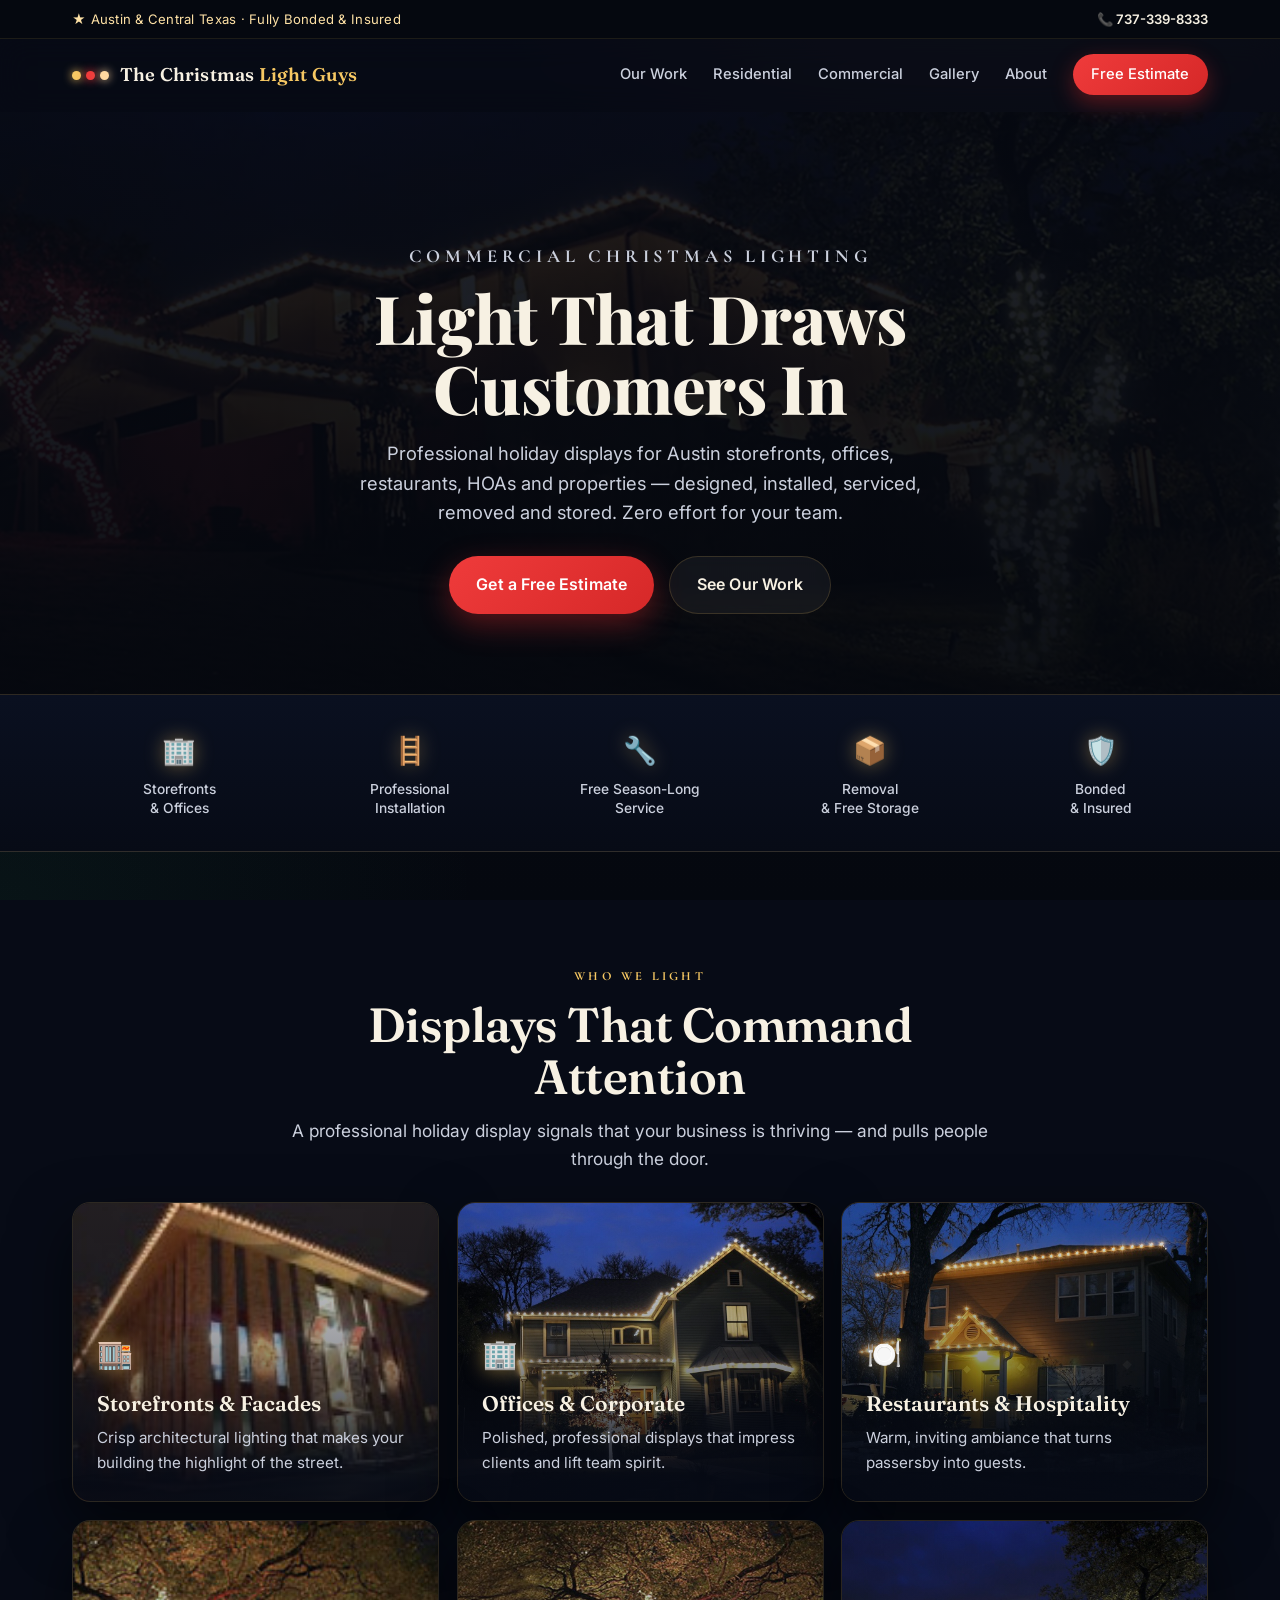
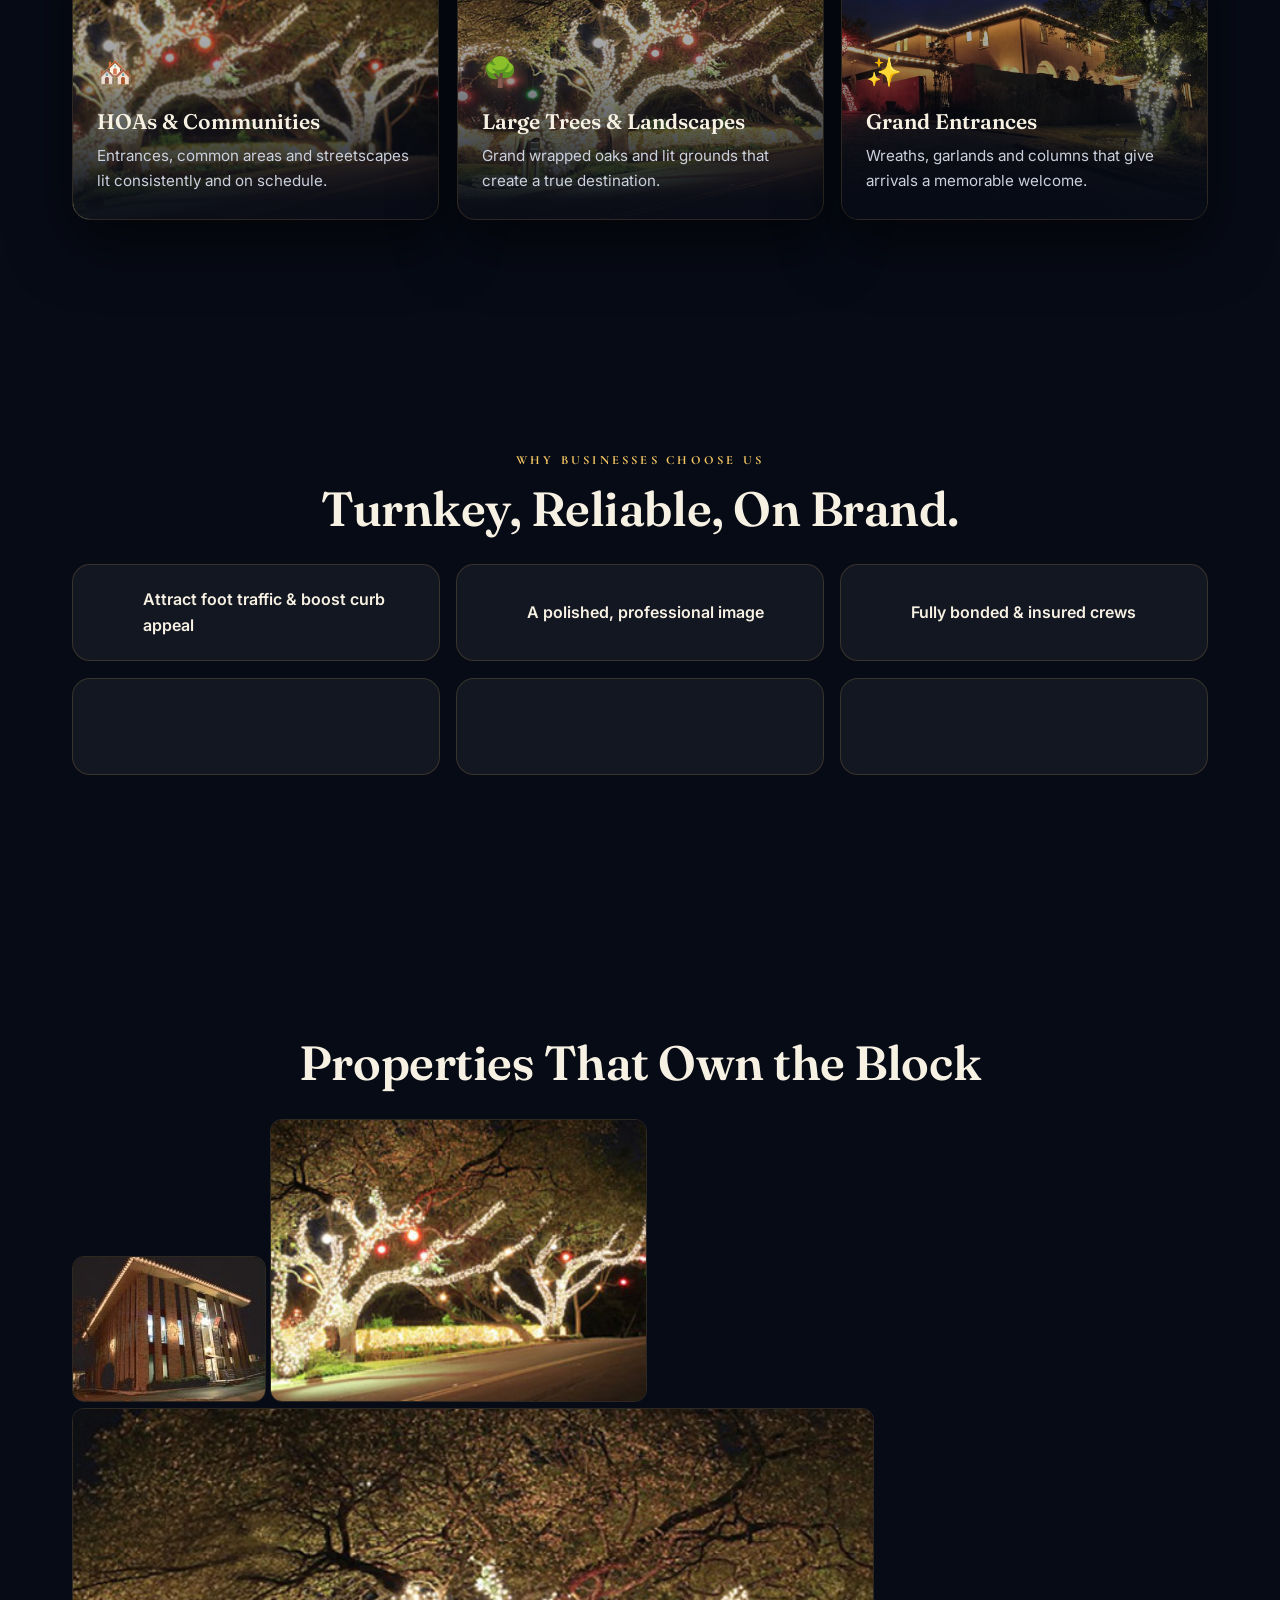
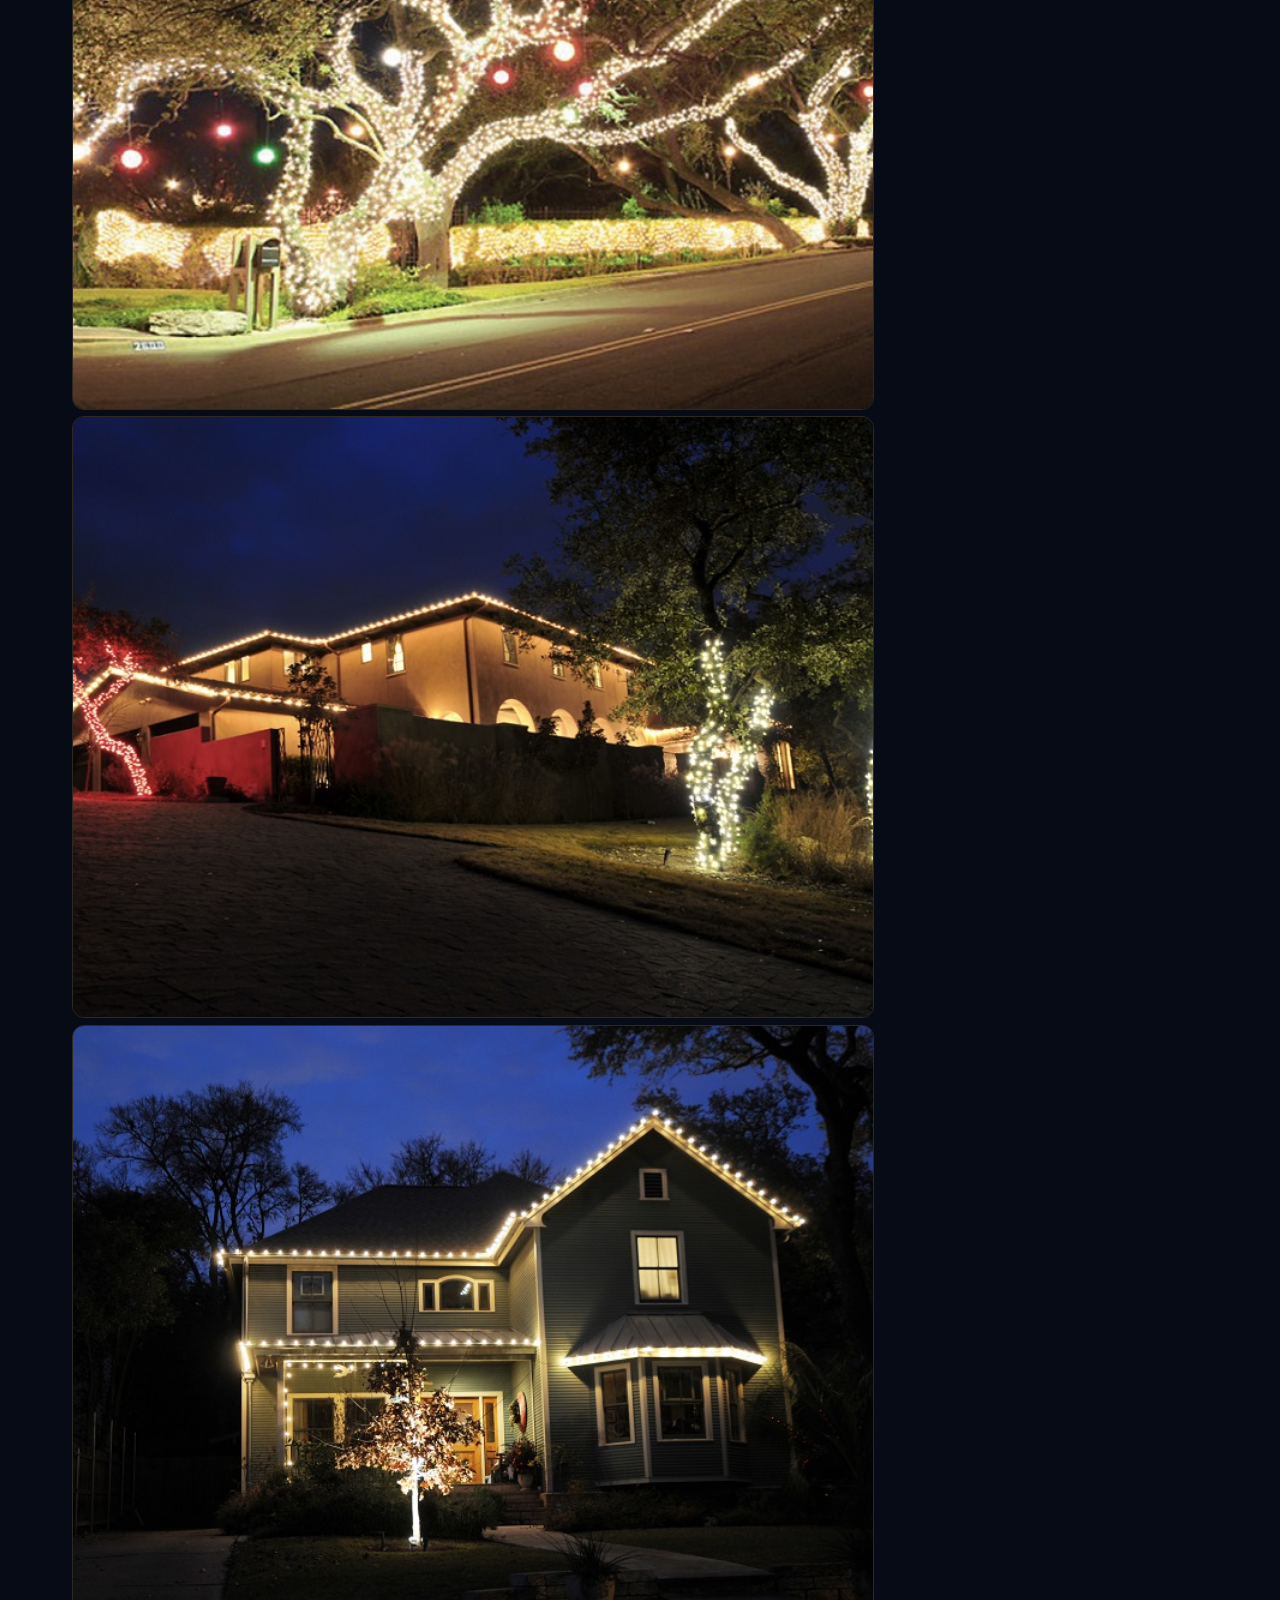
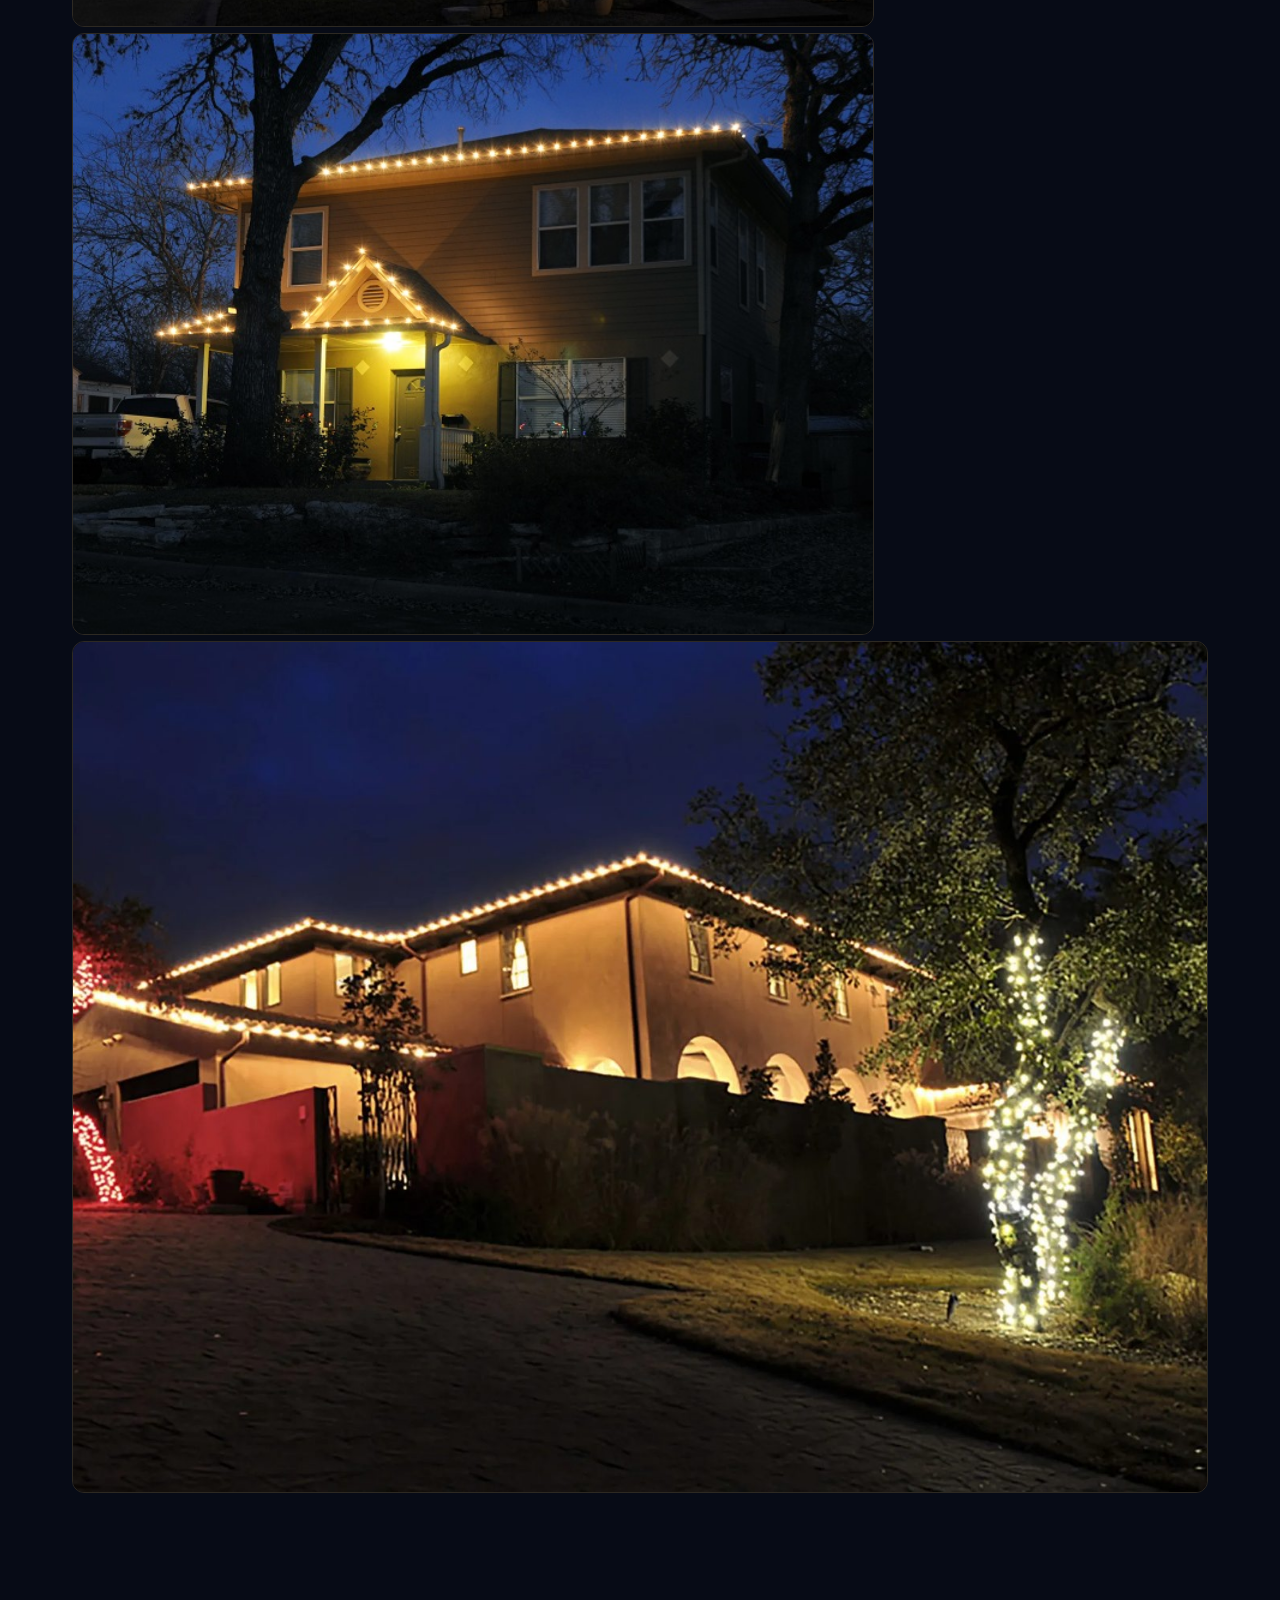
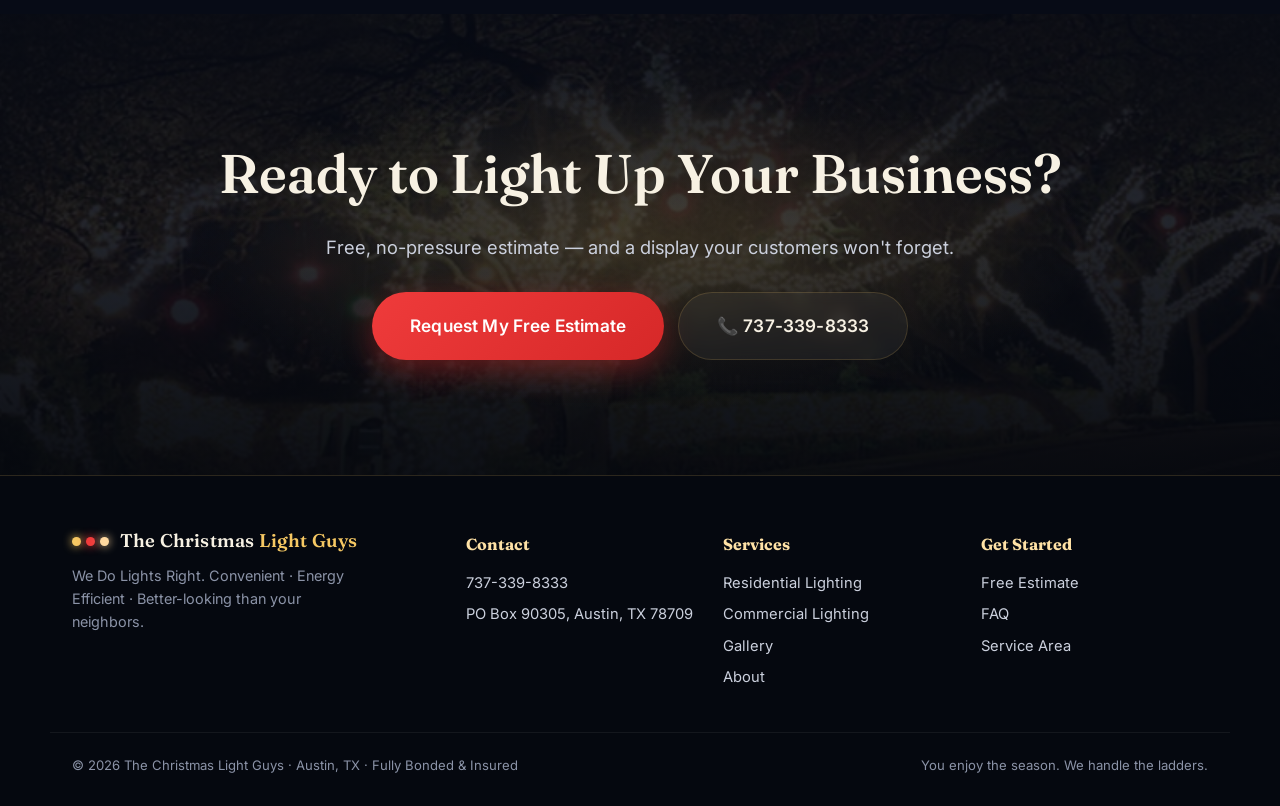
==== commit 16f3486a: "Rework gallery to full-bleed photo grid, refresh photos & contact - Replace the gallery with a full-" ====
--- a/site/commercial.html
+++ b/site/commercial.html
@@ -4,19 +4,20 @@
 <meta charset="UTF-8" />
 <meta name="viewport" content="width=device-width, initial-scale=1.0" />
 <title>Commercial Christmas Light Installation in Austin, TX | The Christmas Light Guys</title>
-<meta name="description" content="Commercial Christmas light installation in Austin & Central Texas — storefronts, offices, restaurants, HOAs & properties. Professionally designed, installed, serviced, removed and stored. Free estimates: 512-339-9313." />
+<meta name="description" content="Commercial Christmas light installation in Austin & Central Texas — storefronts, offices, restaurants, HOAs & properties. Professionally designed, installed, serviced, removed and stored. Free estimates: 737-339-8333." />
 <meta name="theme-color" content="#070b16" />
 <link rel="preconnect" href="https://fonts.googleapis.com" />
 <link rel="preconnect" href="https://fonts.gstatic.com" crossorigin />
 <link href="https://fonts.googleapis.com/css2?family=Cormorant+Garamond:wght@500;600;700&family=Fraunces:opsz,wght@9..144,500;9..144,600;9..144,700&family=Playfair+Display:ital,wght@0,600;0,700;0,800;0,900;1,700;1,800&family=Inter:wght@400;500;600;700&display=swap" rel="stylesheet" />
 <link rel="stylesheet" href="assets/css/style.css" />
+<link rel="canonical" href="https://thechristmaslightguys.com/commercial.html" />
 </head>
 <body>
 
 <div class="topbar">
   <div class="wrap topbar__inner">
     <span class="topbar__tag">★ Austin &amp; Central Texas · Fully Bonded &amp; Insured</span>
-    <a class="topbar__phone" href="tel:+15123399313">📞 512-339-9313</a>
+    <a class="topbar__phone" href="tel:+17373398333">📞 737-339-8333</a>
   </div>
 </div>
 
@@ -40,7 +41,7 @@
 
 <main>
   <section class="pagehero">
-    <img class="pagehero__bg" src="assets/img/commercial-building.jpg" alt="Austin commercial building with warm-white holiday roofline lighting at night" />
+    <img class="pagehero__bg" src="assets/img/estate-grand.jpg" alt="Grand Austin property lit with warm-white holiday roofline and tree lighting at night" />
     <div class="pagehero__inner">
       <p class="kicker reveal">Commercial Christmas Lighting</p>
       <h1 class="reveal">Light That Draws Customers In</h1>
@@ -105,6 +106,7 @@
       <button class="gitem reveal" data-src="assets/img/estate-night.jpg" data-cap="Full-property display"><img src="assets/img/estate-night.jpg" alt="Property with full warm-white lighting" loading="lazy"><span class="gitem__cap">Full-property display</span></button>
       <button class="gitem reveal" data-src="assets/img/victorian-roofline.jpg" data-cap="Crisp architectural roofline"><img src="assets/img/victorian-roofline.jpg" alt="Building with warm-white roofline lighting" loading="lazy"><span class="gitem__cap">Crisp architectural roofline</span></button>
       <button class="gitem reveal" data-src="assets/img/porch-glow.jpg" data-cap="Warm, inviting entrance"><img src="assets/img/porch-glow.jpg" alt="Warm entrance glow and roofline lights" loading="lazy"><span class="gitem__cap">Warm, inviting entrance</span></button>
+      <button class="gitem reveal" data-src="assets/img/estate-grand.jpg" data-cap="Grand property — full warm-white display"><img src="assets/img/estate-grand.jpg" alt="Grand property with warm-white roofline, wrapped trees and lit walkways" loading="lazy"><span class="gitem__cap">Grand property — full warm-white display</span></button>
     </div>
   </section>
 
@@ -116,7 +118,7 @@
       <p class="reveal">Free, no-pressure estimate — and a display your customers won't forget.</p>
       <div class="finale__actions reveal">
         <a href="index.html#estimate" class="btn btn--primary btn--glow btn--lg btn--pulse">Request My Free Estimate</a>
-        <a href="tel:+15123399313" class="btn btn--ghost btn--lg">📞 512-339-9313</a>
+        <a href="tel:+17373398333" class="btn btn--ghost btn--lg">📞 737-339-8333</a>
       </div>
     </div>
   </section>
@@ -128,7 +130,7 @@
       <a href="index.html" class="brand brand--foot"><span class="brand__mark" aria-hidden="true"><span class="brand__bulb"></span><span class="brand__bulb"></span><span class="brand__bulb"></span></span><span class="brand__name">The Christmas <em>Light Guys</em></span></a>
       <p class="foot__tag">We Do Lights Right. Convenient · Energy Efficient · Better-looking than your neighbors.</p>
     </div>
-    <div class="foot__col"><h4>Contact</h4><a href="tel:+15123399313">512-339-9313</a><a href="mailto:guys@thechristmaslightguys.com">guys@thechristmaslightguys.com</a><span>PO Box 90305, Austin, TX 78709</span></div>
+    <div class="foot__col"><h4>Contact</h4><a href="tel:+17373398333">737-339-8333</a><span>PO Box 90305, Austin, TX 78709</span></div>
     <div class="foot__col"><h4>Services</h4><a href="residential.html">Residential Lighting</a><a href="commercial.html">Commercial Lighting</a><a href="index.html#gallery">Gallery</a><a href="index.html#about">About</a></div>
     <div class="foot__col"><h4>Get Started</h4><a href="index.html#estimate">Free Estimate</a><a href="index.html#faq">FAQ</a><a href="index.html#area">Service Area</a></div>
   </div>
@@ -139,7 +141,7 @@
 </footer>
 
 <div class="mobcta show" id="mobcta">
-  <a href="tel:+15123399313" class="mobcta__call">📞 Call</a>
+  <a href="tel:+17373398333" class="mobcta__call">📞 Call</a>
   <a href="index.html#estimate" class="mobcta__quote">Get Free Estimate</a>
 </div>
 
--- a/site/assets/css/style.css
+++ b/site/assets/css/style.css
@@ -302,7 +302,18 @@
 .filter{padding:.6em 1.3em;border-radius:999px;font-weight:600;font-size:.9rem;color:var(--cream-dim);border:1px solid var(--line);background:var(--glass);transition:.25s}
 .filter:hover{color:var(--cream);border-color:var(--gold)}
 .filter.is-active{background:linear-gradient(135deg,var(--gold-soft),var(--gold));color:var(--ink);border-color:transparent}
-.gallery__grid{display:grid;grid-template-columns:repeat(4,1fr);gap:16px}
+/* Full-bleed photo grid — large photos edge to edge, left → right */
+.ggrid{display:grid;grid-template-columns:repeat(3,1fr);gap:14px;width:100vw;margin-left:calc(50% - 50vw);margin-right:calc(50% - 50vw);padding:0 24px}
+.gtile{position:relative;aspect-ratio:3/2;overflow:hidden;border-radius:8px;border:0;padding:0;cursor:zoom-in;background:#05080f}
+.gtile img{width:100%;height:100%;object-fit:cover;transition:transform .7s var(--ease)}
+.gtile:hover img{transform:scale(1.06)}
+.gtile::after{content:"⤢";position:absolute;top:12px;right:12px;width:34px;height:34px;display:grid;place-items:center;border-radius:50%;background:rgba(7,11,22,.5);color:#fff;font-size:1rem;opacity:0;transition:opacity .3s}
+.gtile:hover::after{opacity:1}
+.gtile__cap{position:absolute;inset:auto 0 0 0;padding:34px 16px 14px;background:linear-gradient(0deg,rgba(7,11,22,.88),transparent);color:var(--cream);font-size:.92rem;text-align:left;opacity:0;transform:translateY(6px);transition:.3s}
+.gtile:hover .gtile__cap,.gtile:focus-visible .gtile__cap{opacity:1;transform:none}
+.gtile:focus-visible{outline:2px solid var(--gold);outline-offset:2px}
+@media (max-width:980px){.ggrid{grid-template-columns:repeat(2,1fr)}}
+@media (max-width:600px){.ggrid{grid-template-columns:1fr;padding:0 16px}}
 .gitem{border-radius:var(--r-sm);overflow:hidden;aspect-ratio:4/3;position:relative;border:1px solid var(--line);transition:transform .4s var(--ease),opacity .4s}
 .gitem img{width:100%;height:100%;object-fit:cover;transition:transform .8s var(--ease)}
 .gitem::after{content:"⤢";position:absolute;inset:0;display:grid;place-items:center;font-size:1.6rem;color:#fff;background:rgba(7,11,22,.45);opacity:0;transition:opacity .3s}
@@ -739,7 +750,7 @@
   .showcase__tile--big{grid-column:span 1}
   .services__grid{grid-template-columns:1fr}
   .process__grid{grid-template-columns:1fr}
-  .gallery__grid{grid-template-columns:1fr 1fr}
+  .gtile__cap{font-size:.86rem;padding:28px 14px 12px}
   .why__grid{grid-template-columns:1fr}
   .field-row{grid-template-columns:1fr}
   .optcards{grid-template-columns:1fr}
@@ -758,11 +769,13 @@
 /* Design Your Glow + lightbox bar responsive */
 @media (max-width:980px){
   .dg__layout{grid-template-columns:1fr}
-  .gallery__grid{grid-template-columns:repeat(3,1fr)}
-}
+}
+/* Slightly narrower gallery slides on tablets */
 @media (max-width:720px){
   .dg__hint{font-size:.74rem;white-space:normal;width:80%;text-align:center}
   .lightbox__bar{justify-content:center}
+  /* touch-friendly tap targets (≥44px) */
+  .filter,.dchip{min-height:44px;display:inline-flex;align-items:center;justify-content:center;padding-inline:1.2em}
 }
 
 /* 8 nav items are too many to fit between ~720–980px — use the drawer earlier */
